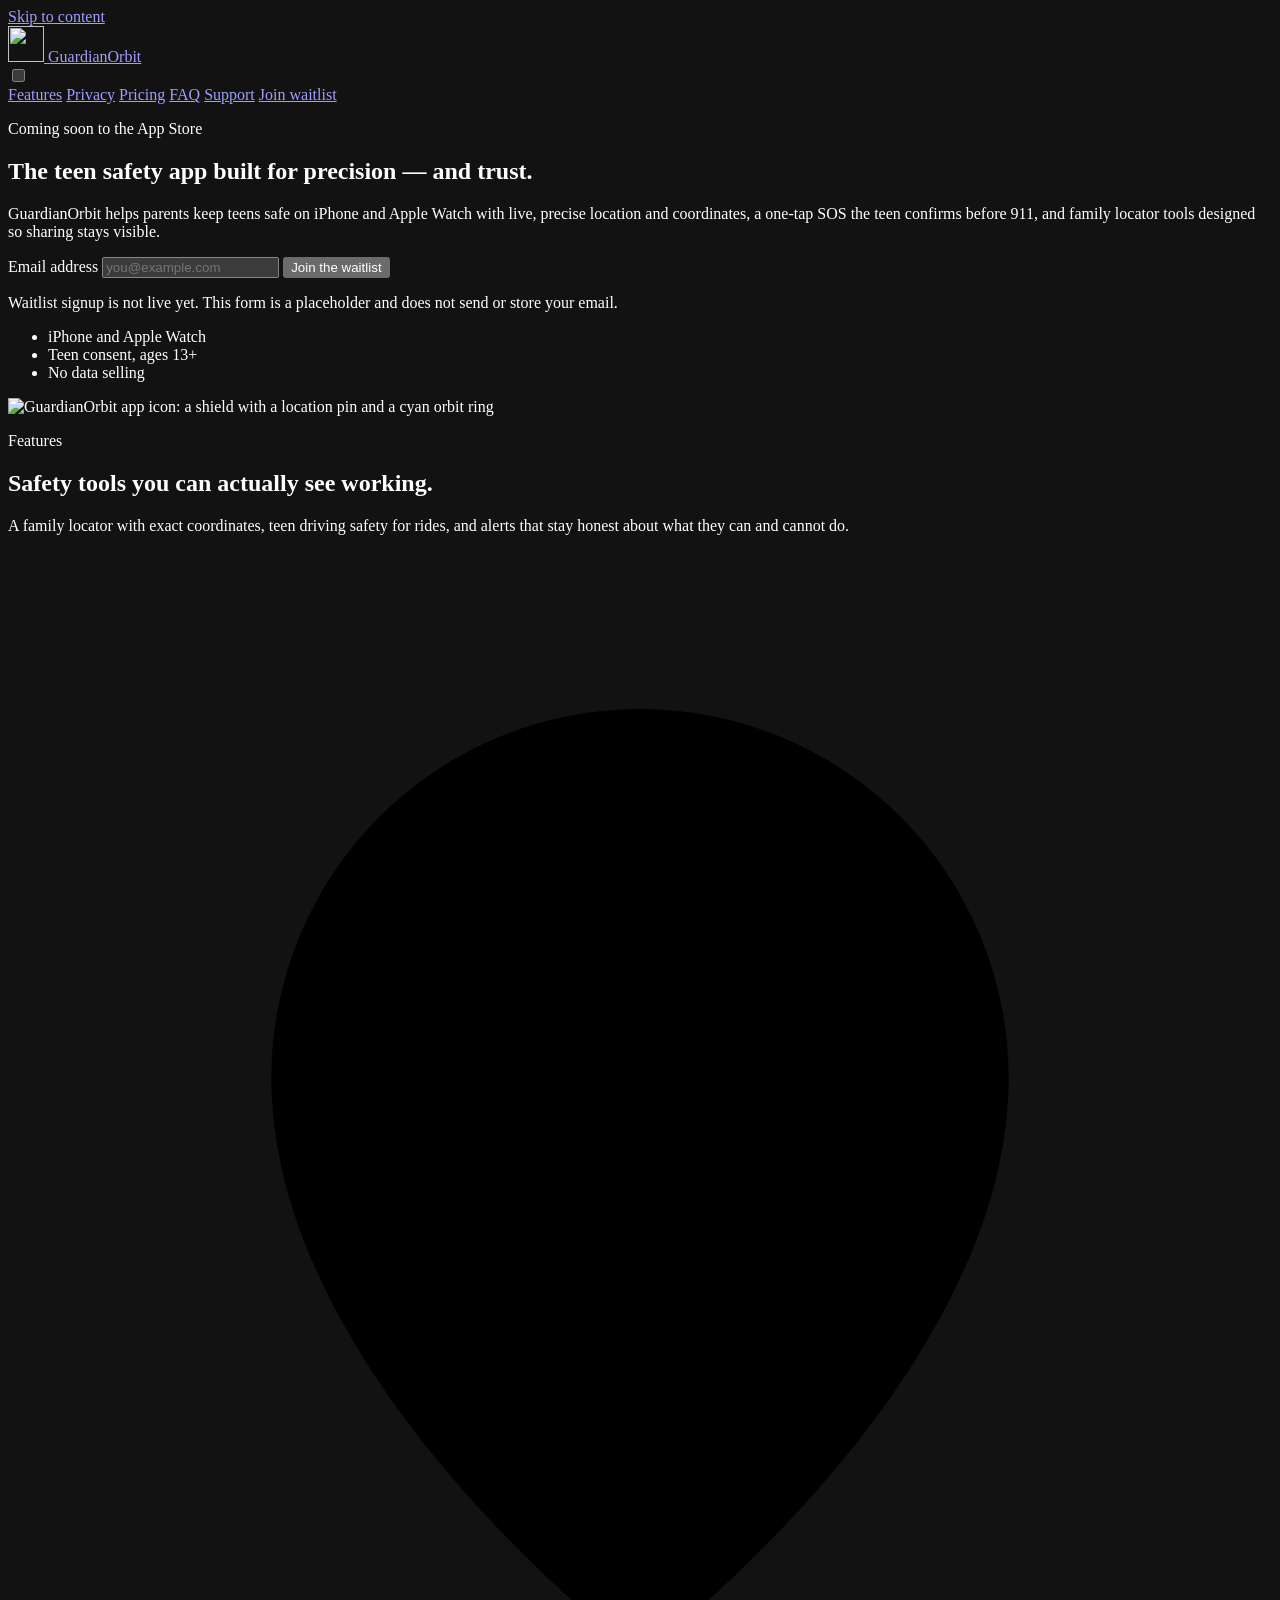
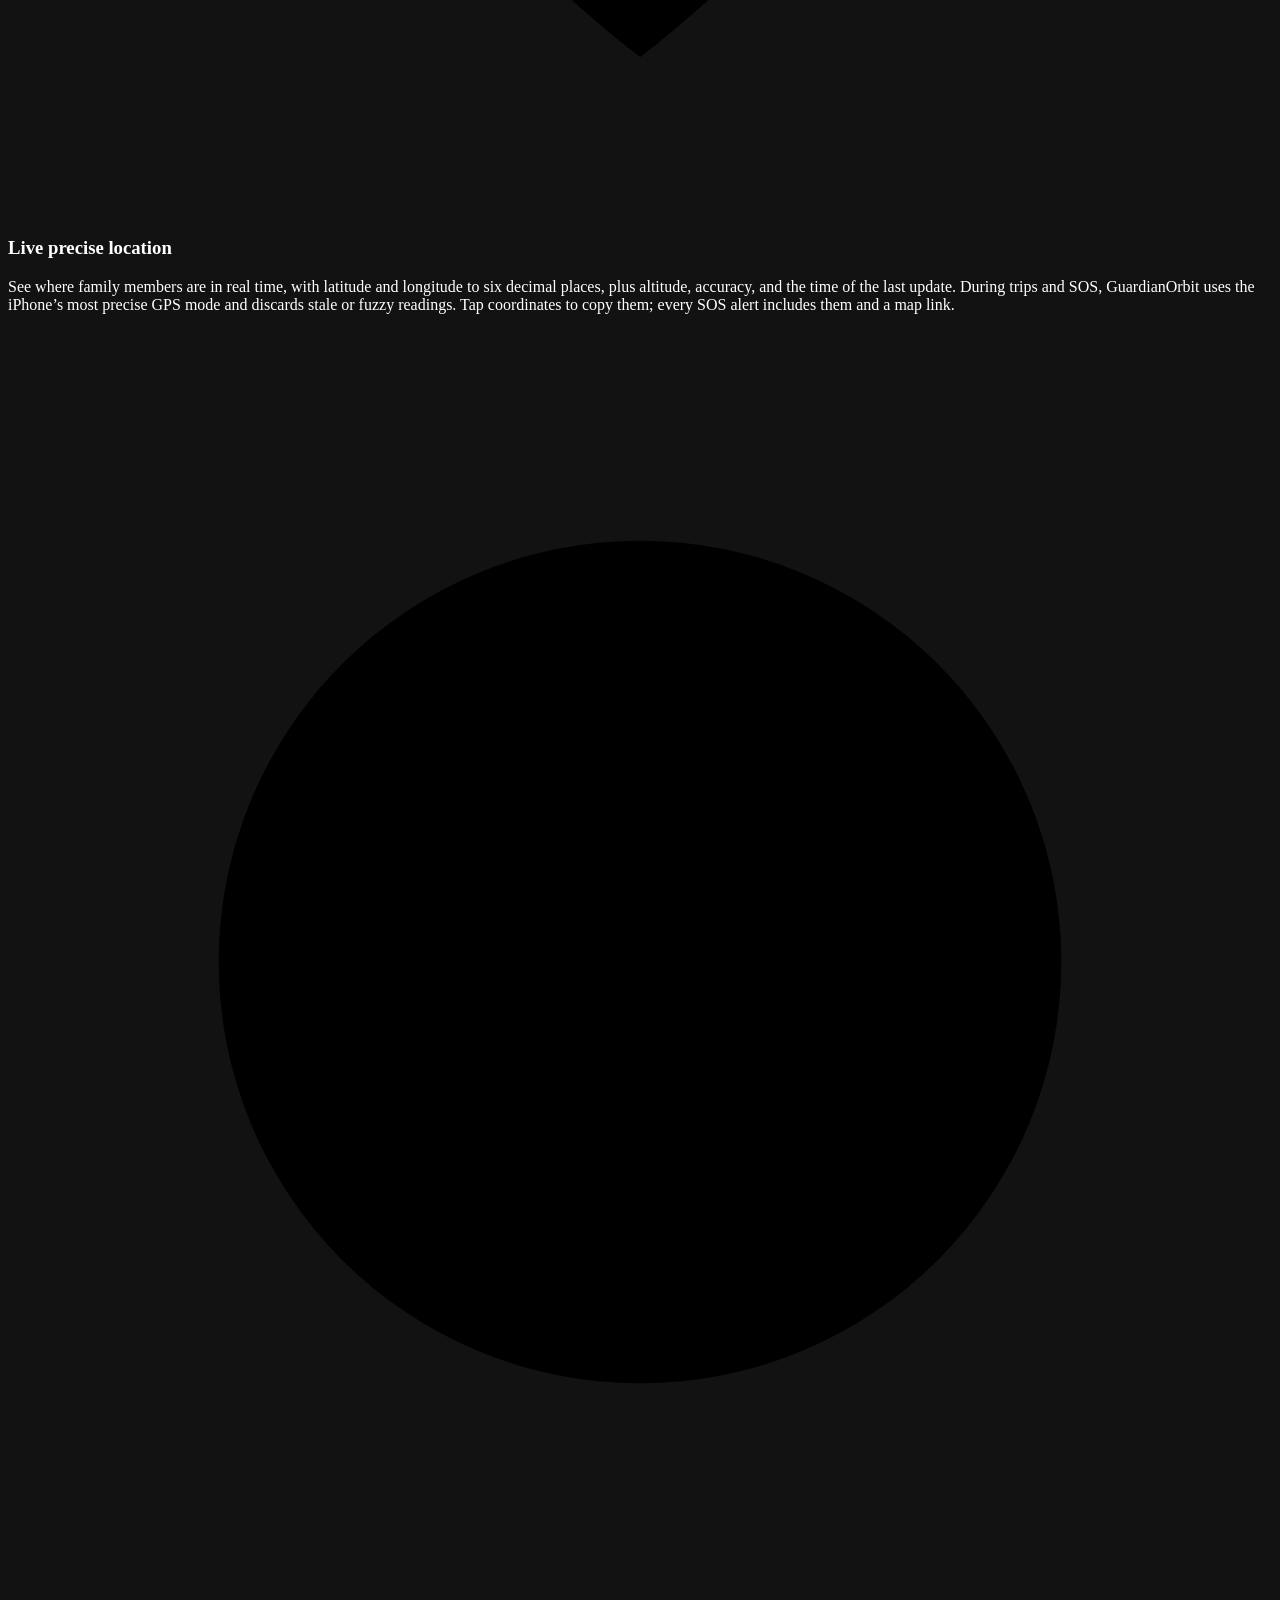
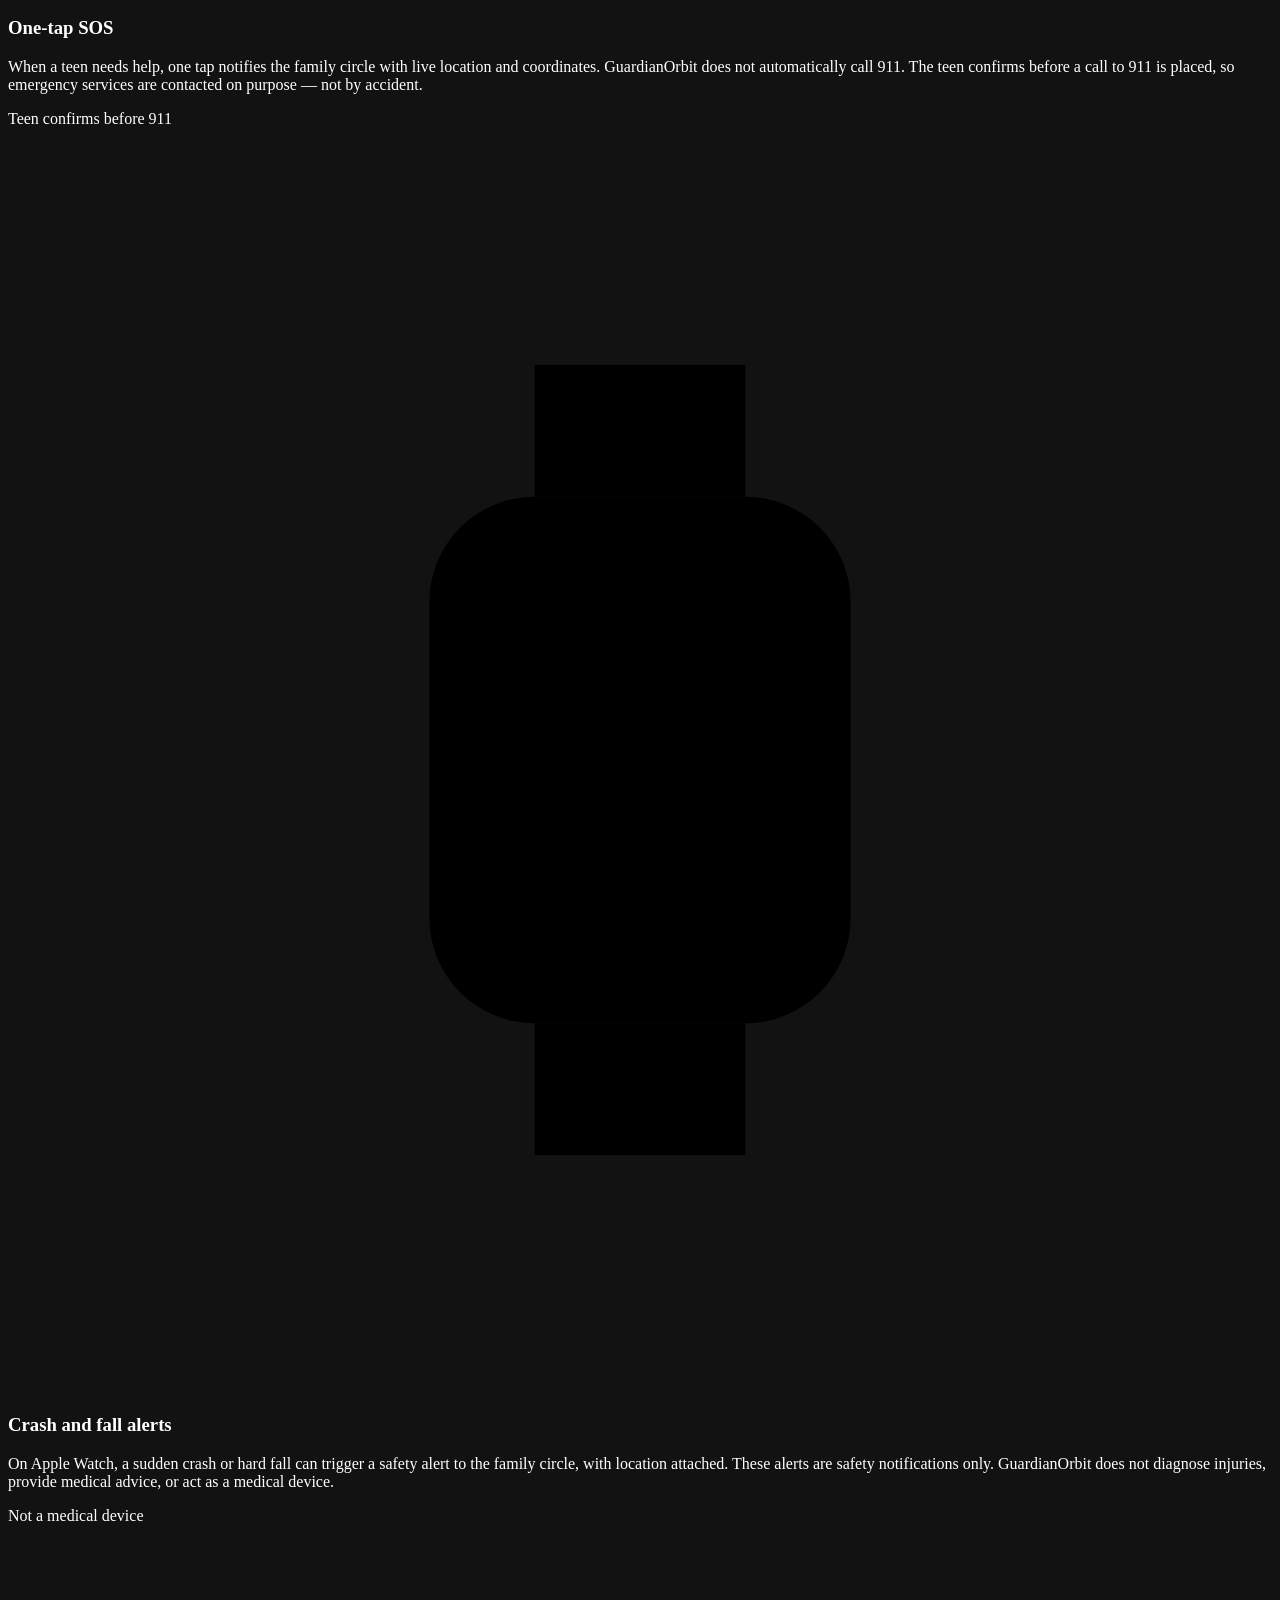
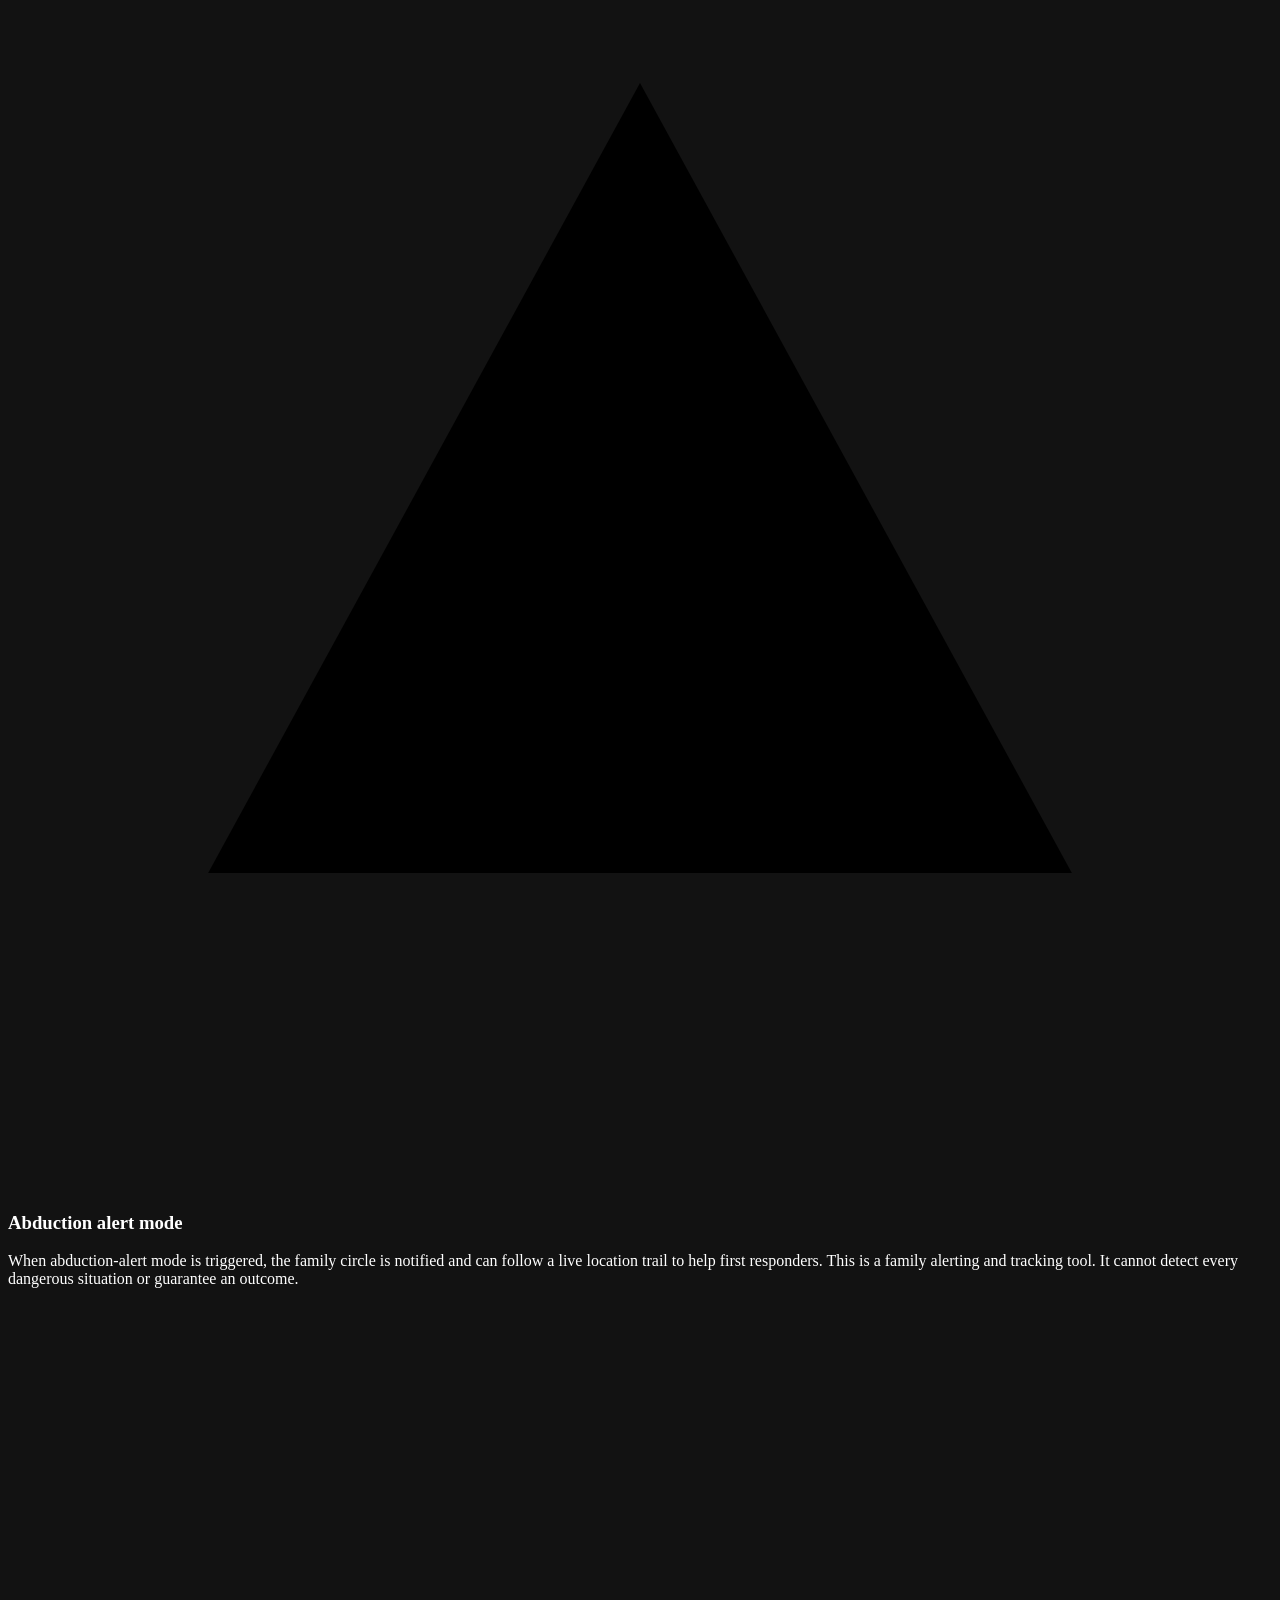
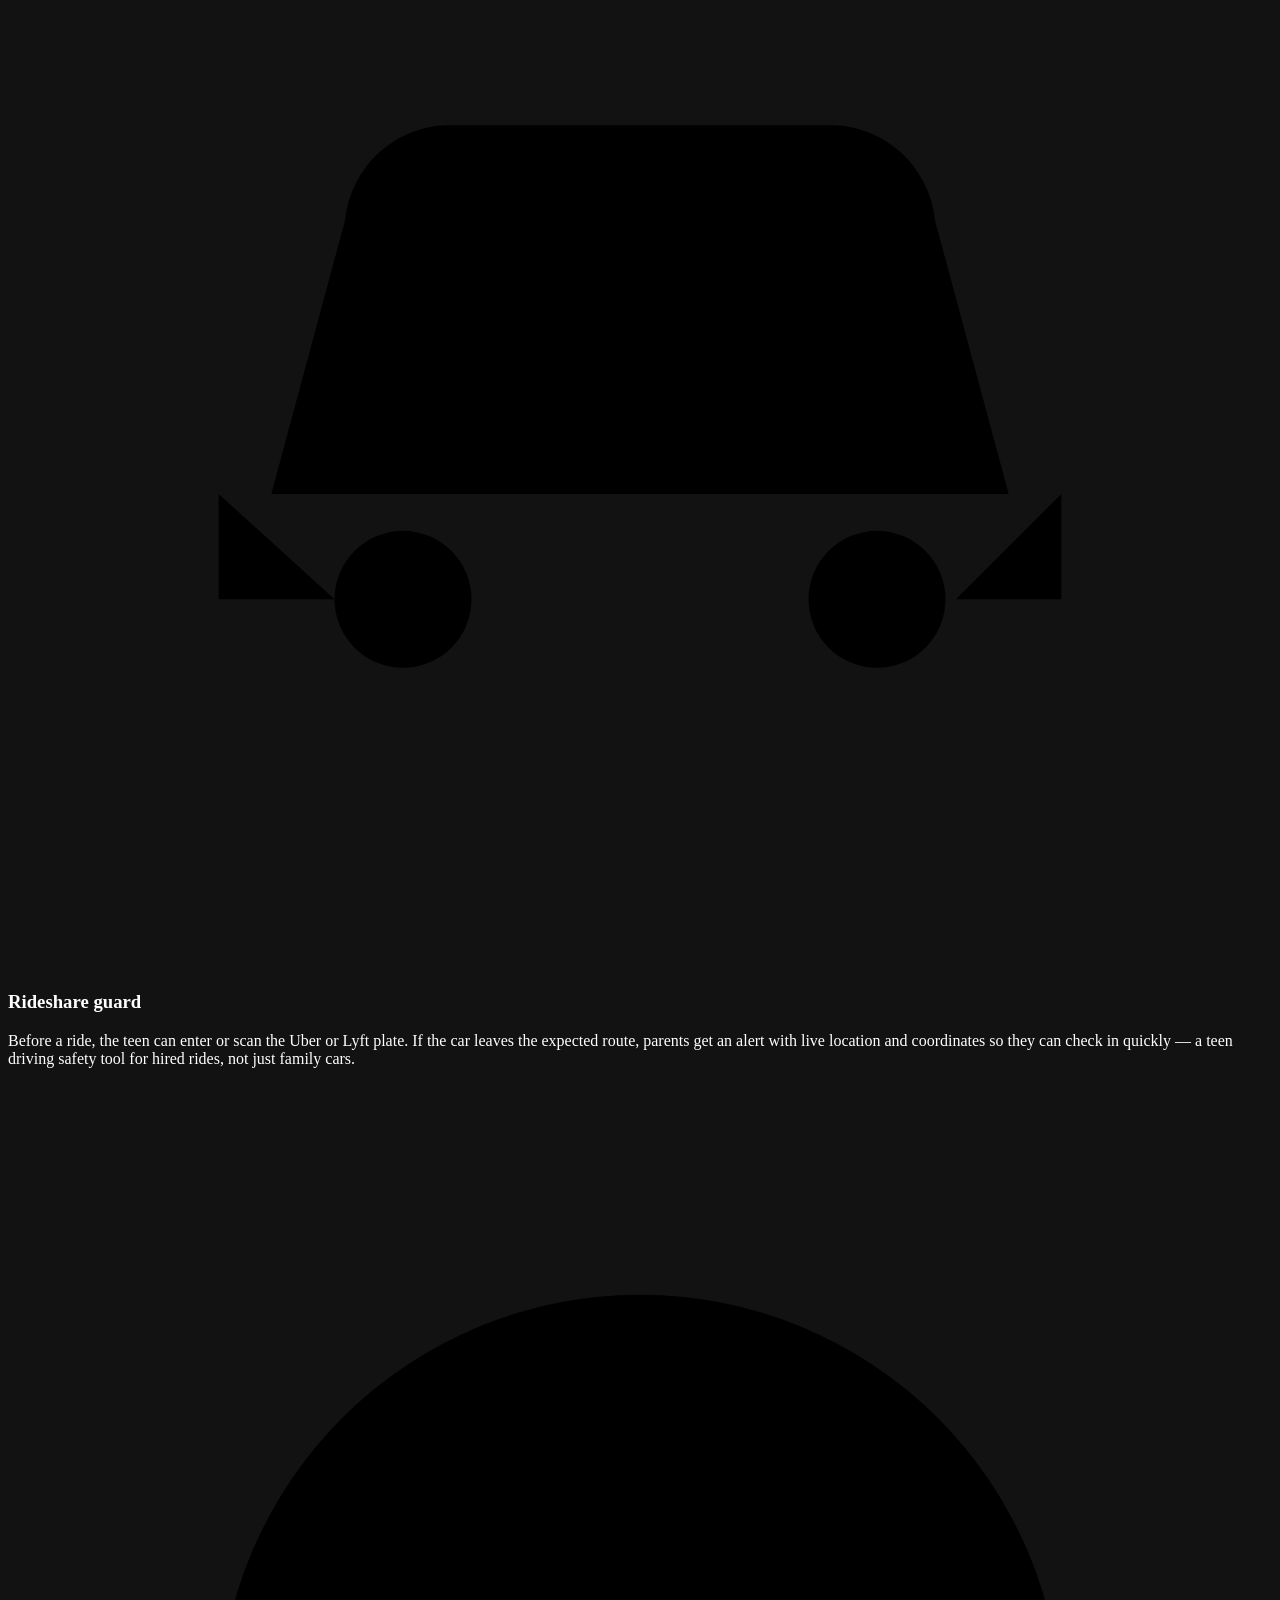
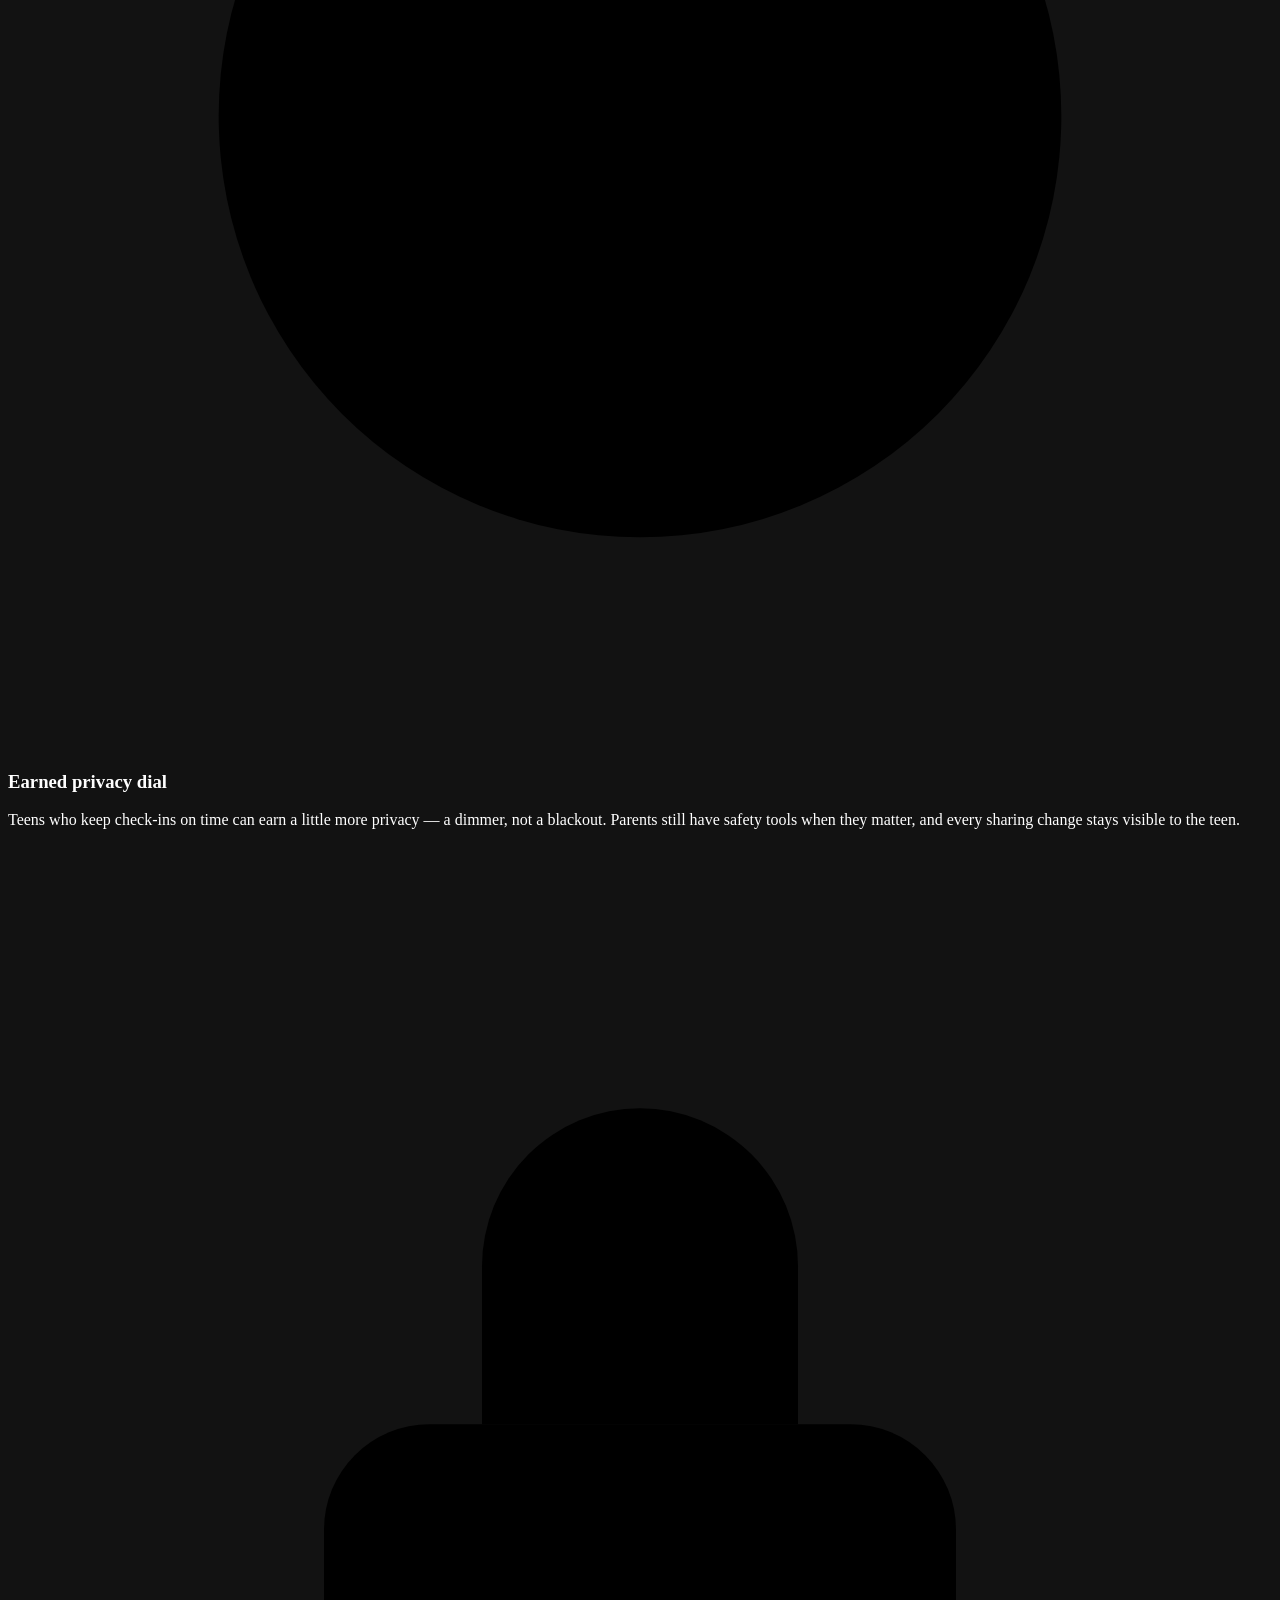
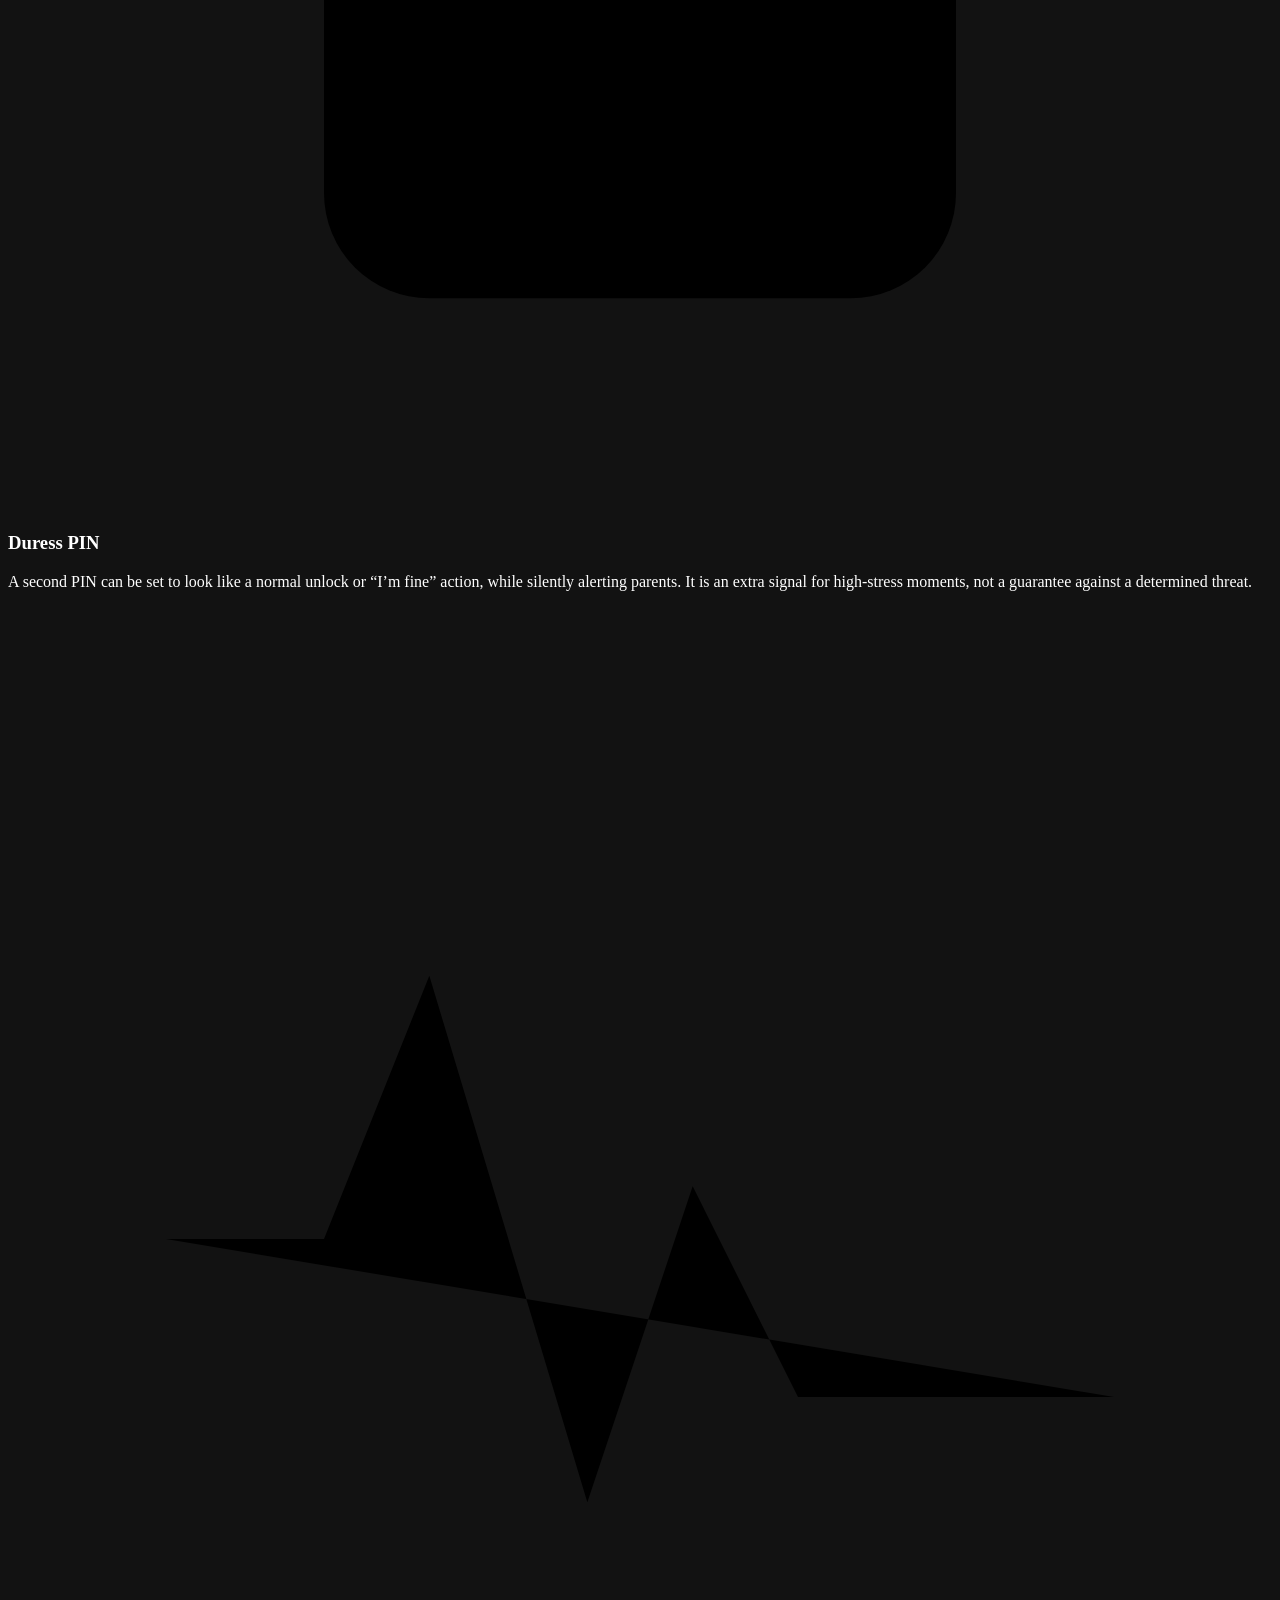
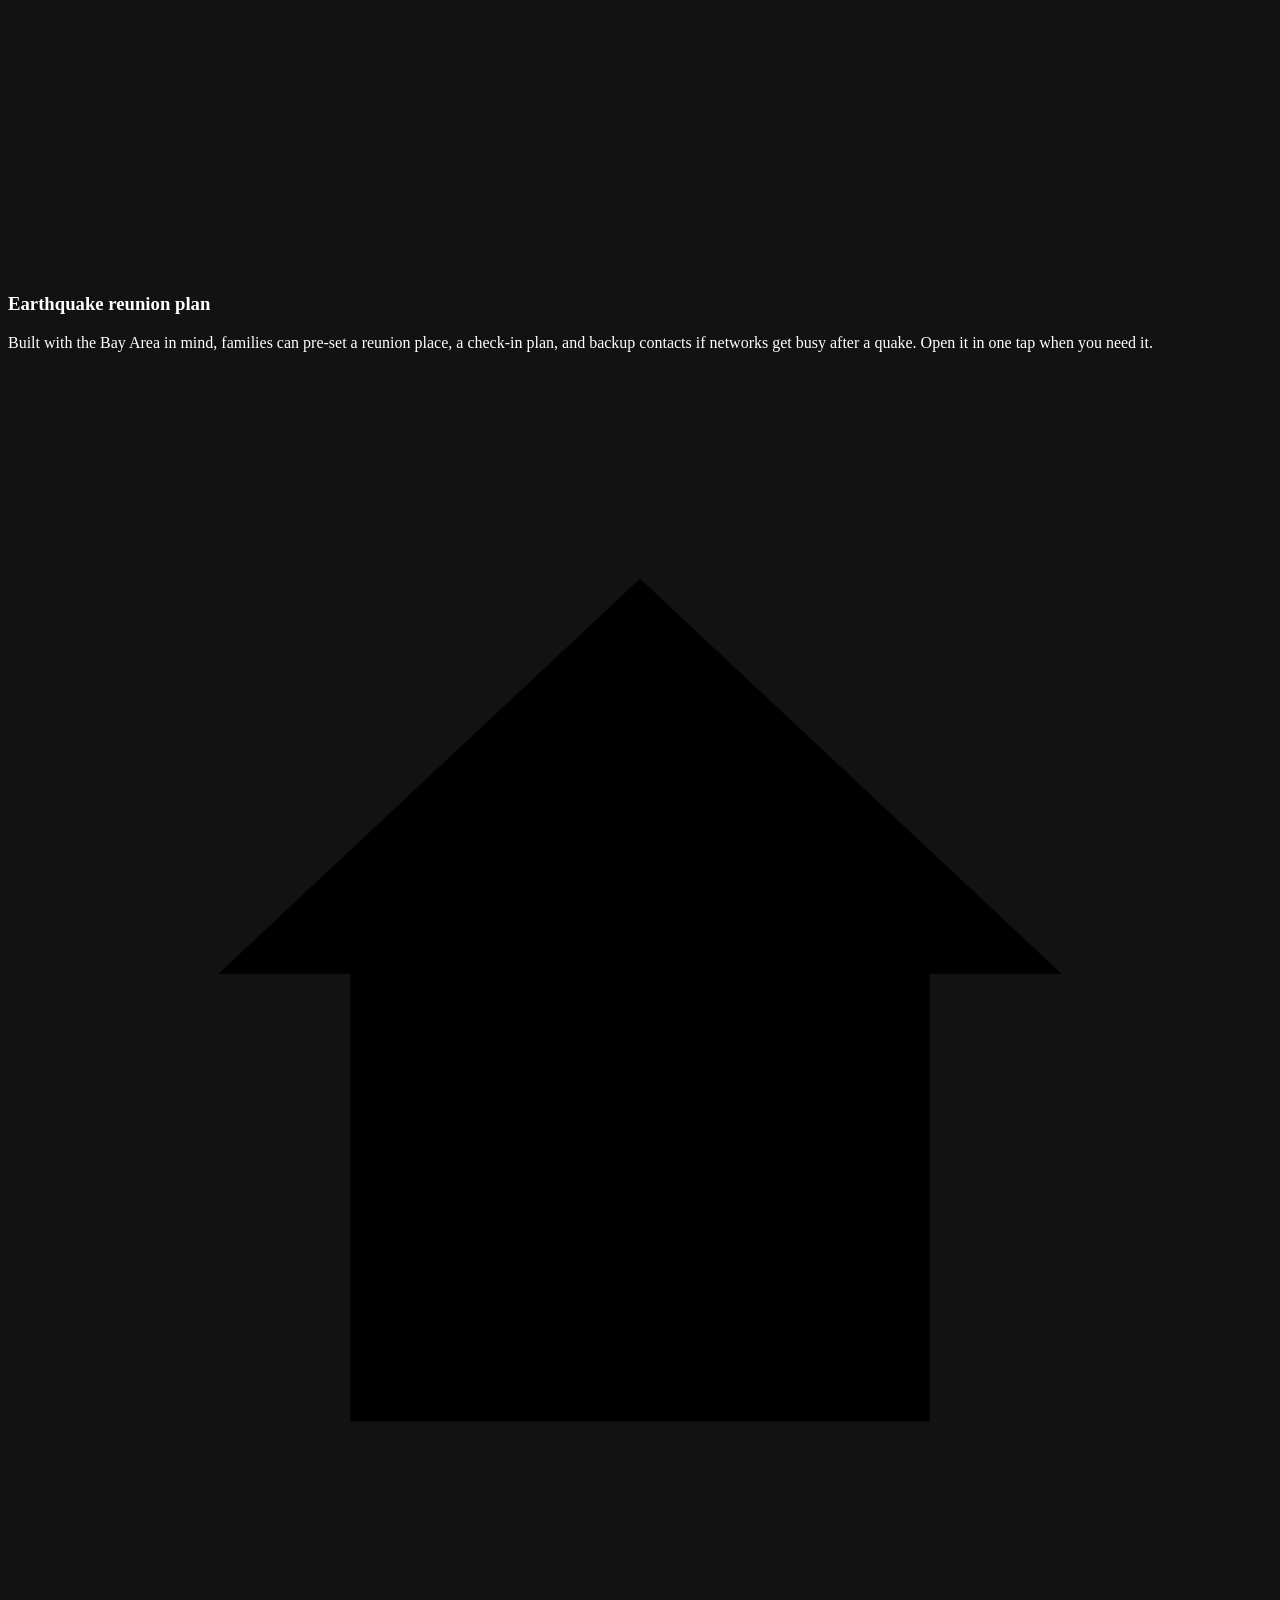
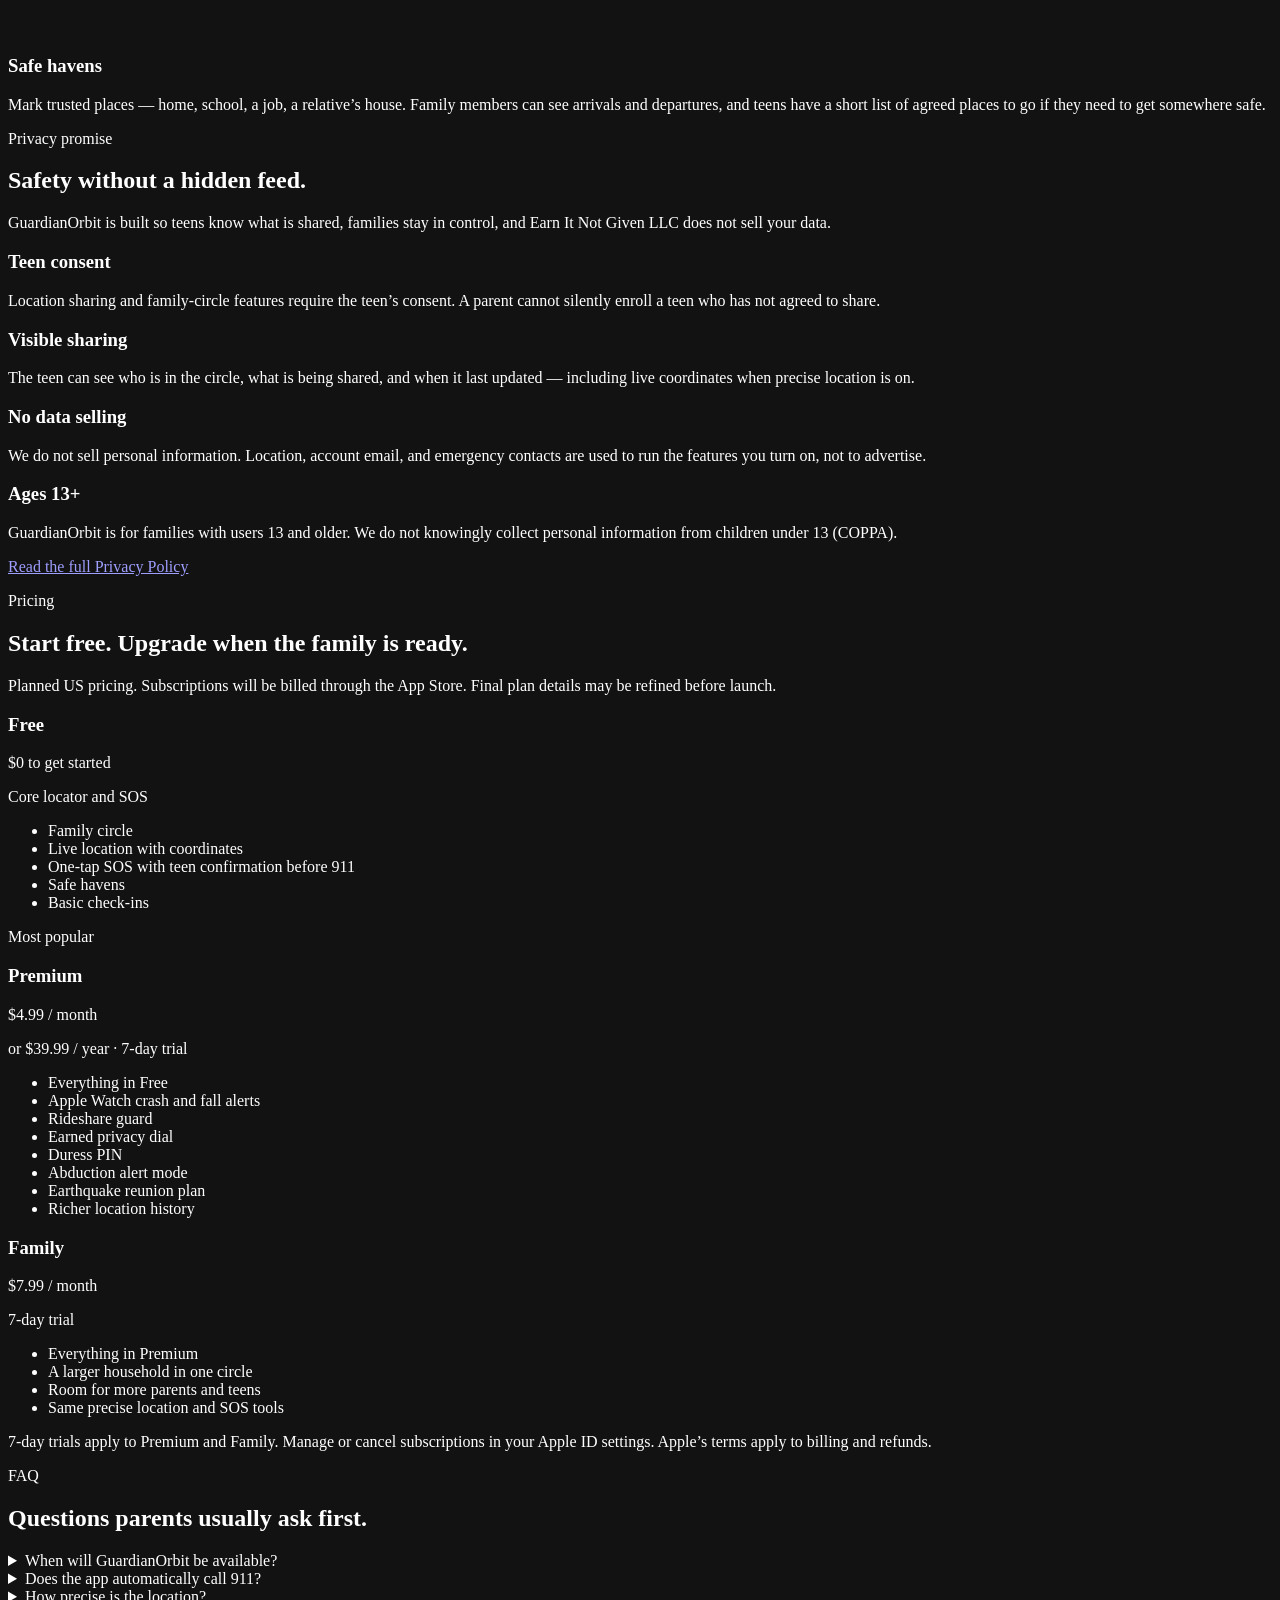
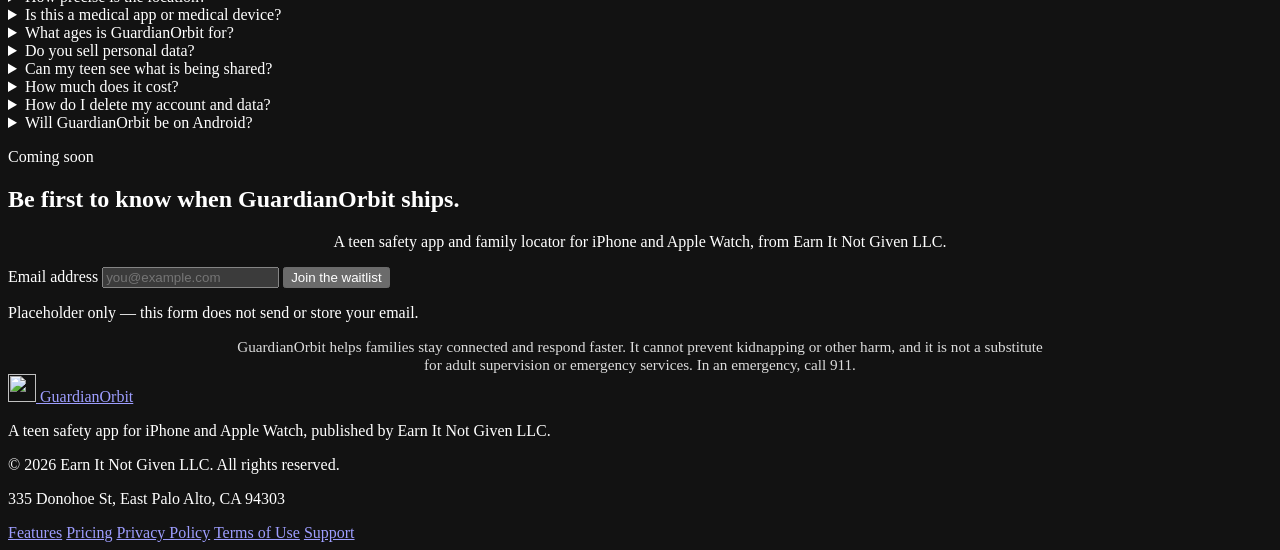
==== index.html @ d44c39fd "Initial GuardianOrbit site" ====
<!DOCTYPE html>
<html lang="en-US">
<head>
  <meta charset="utf-8">
  <meta name="viewport" content="width=device-width, initial-scale=1">
  <title>GuardianOrbit — Teen Safety App for Parents | Family Locator</title>
  <meta name="description" content="GuardianOrbit is a teen safety app for iPhone and Apple Watch. Parents get live precise location with coordinates, one-tap SOS, crash and fall alerts, and teen driving safety tools — with teen consent and no data selling.">
  <meta name="keywords" content="teen safety app, family locator, teen driving safety, parental control alternative, Apple Watch safety, SOS, precise GPS location">
  <meta name="author" content="Earn It Not Given LLC">
  <meta name="theme-color" content="#050a14">
  <meta name="color-scheme" content="dark">
  <meta name="robots" content="index,follow">
  <link rel="canonical" href="https://guardianorbit.app/">
  <link rel="icon" href="favicon.ico" sizes="any">
  <link rel="icon" type="image/png" sizes="32x32" href="favicon-32.png">
  <link rel="icon" type="image/png" sizes="16x16" href="favicon-16.png">
  <link rel="apple-touch-icon" href="apple-touch-icon.png">
  <link rel="manifest" href="site.webmanifest">
  <meta property="og:type" content="website">
  <meta property="og:site_name" content="GuardianOrbit">
  <meta property="og:title" content="GuardianOrbit — Teen Safety App for Parents | Family Locator">
  <meta property="og:description" content="GuardianOrbit is a teen safety app for iPhone and Apple Watch. Parents get live precise location with coordinates, one-tap SOS, crash and fall alerts, and teen driving safety tools — with teen consent and no data selling.">
  <meta property="og:url" content="https://guardianorbit.app/">
  <meta property="og:image" content="https://guardianorbit.app/images/og-image.jpg">
  <meta property="og:image:width" content="1200">
  <meta property="og:image:height" content="630">
  <meta property="og:image:alt" content="GuardianOrbit app icon with the words Precise location. Visible sharing. Coming soon to the App Store.">
  <meta name="twitter:card" content="summary_large_image">
  <meta name="twitter:title" content="GuardianOrbit — Teen Safety App for Parents | Family Locator">
  <meta name="twitter:description" content="GuardianOrbit is a teen safety app for iPhone and Apple Watch. Parents get live precise location with coordinates, one-tap SOS, crash and fall alerts, and teen driving safety tools — with teen consent and no data selling.">
  <meta name="twitter:image" content="https://guardianorbit.app/images/og-image.jpg">
  <link rel="stylesheet" href="css/styles.css">
  <script type="application/ld+json">
{
  "@context": "https://schema.org",
  "@graph": [
    {
      "@type": "Organization",
      "@id": "https://guardianorbit.app/#organization",
      "name": "Earn It Not Given LLC",
      "legalName": "Earn It Not Given LLC",
      "url": "https://guardianorbit.app/",
      "logo": "https://guardianorbit.app/images/icon.jpg",
      "email": "support@guardianorbit.app",
      "address": {
        "@type": "PostalAddress",
        "streetAddress": "335 Donohoe St",
        "addressLocality": "East Palo Alto",
        "addressRegion": "CA",
        "postalCode": "94303",
        "addressCountry": "US"
      },
      "brand": {
        "@type": "Brand",
        "name": "GuardianOrbit"
      }
    },
    {
      "@type": "MobileApplication",
      "@id": "https://guardianorbit.app/#app",
      "name": "GuardianOrbit",
      "description": "Teen safety app for parents on iPhone and Apple Watch, with live precise location and coordinates, one-tap SOS the teen confirms before calling 911, crash and fall alerts, and family locator tools.",
      "operatingSystem": "iOS, watchOS",
      "applicationCategory": "UtilitiesApplication",
      "applicationSubCategory": "Family locator and teen safety",
      "inLanguage": "en-US",
      "isAccessibleForFree": true,
      "url": "https://guardianorbit.app/",
      "image": "https://guardianorbit.app/images/og-image.jpg",
      "author": { "@id": "https://guardianorbit.app/#organization" },
      "publisher": { "@id": "https://guardianorbit.app/#organization" },
      "offers": [
        {
          "@type": "Offer",
          "name": "Free",
          "price": "0",
          "priceCurrency": "USD"
        },
        {
          "@type": "Offer",
          "name": "Premium",
          "price": "4.99",
          "priceCurrency": "USD",
          "description": "$4.99 per month or $39.99 per year, with a 7-day trial."
        },
        {
          "@type": "Offer",
          "name": "Family",
          "price": "7.99",
          "priceCurrency": "USD",
          "description": "$7.99 per month, with a 7-day trial."
        }
      ],
      "featureList": "Live precise location with coordinates, one-tap SOS with teen confirmation before 911, Apple Watch crash and fall alerts, abduction alert mode, rideshare guard, earned privacy dial, duress PIN, earthquake reunion plan, safe havens"
    },
    {
      "@type": "WebSite",
      "@id": "https://guardianorbit.app/#website",
      "url": "https://guardianorbit.app/",
      "name": "GuardianOrbit",
      "description": "Official site for GuardianOrbit, a teen safety app and family locator for iPhone and Apple Watch.",
      "publisher": { "@id": "https://guardianorbit.app/#organization" },
      "inLanguage": "en-US"
    },
    {
      "@type": "FAQPage",
      "@id": "https://guardianorbit.app/#faq",
      "mainEntity": [
        {
          "@type": "Question",
          "name": "When will GuardianOrbit be available?",
          "acceptedAnswer": {
            "@type": "Answer",
            "text": "GuardianOrbit is coming soon to the App Store for iPhone and Apple Watch. Join the waitlist on this page; the form is a placeholder until launch and does not store your email yet."
          }
        },
        {
          "@type": "Question",
          "name": "Does GuardianOrbit automatically call 911?",
          "acceptedAnswer": {
            "@type": "Answer",
            "text": "No. One-tap SOS notifies the family circle with live location and coordinates. The teen confirms before a call to 911 is placed. The app never places an automatic 911 call."
          }
        },
        {
          "@type": "Question",
          "name": "How precise is the location?",
          "acceptedAnswer": {
            "@type": "Answer",
            "text": "Family cards and SOS screens show live latitude and longitude to six decimal places, plus accuracy, altitude, and the time of the last update. During trips and SOS, the app uses the iPhone’s most precise GPS mode and discards stale or fuzzy readings. Location accuracy still depends on GPS conditions and is not guaranteed."
          }
        },
        {
          "@type": "Question",
          "name": "Is GuardianOrbit a medical device?",
          "acceptedAnswer": {
            "@type": "Answer",
            "text": "No. Crash and fall alerts from Apple Watch are safety notifications only. GuardianOrbit does not diagnose injuries, provide medical advice, or act as a medical device."
          }
        },
        {
          "@type": "Question",
          "name": "What ages is GuardianOrbit for?",
          "acceptedAnswer": {
            "@type": "Answer",
            "text": "GuardianOrbit is for families with users 13 years of age or older. We do not knowingly collect personal information from children under 13."
          }
        },
        {
          "@type": "Question",
          "name": "Do you sell personal data?",
          "acceptedAnswer": {
            "@type": "Answer",
            "text": "No. Earn It Not Given LLC does not sell personal data. Location is shared only with the family circle the teen has consented to, and sharing stays visible in the app."
          }
        },
        {
          "@type": "Question",
          "name": "How much does GuardianOrbit cost?",
          "acceptedAnswer": {
            "@type": "Answer",
            "text": "A Free plan is planned, along with Premium at $4.99 per month or $39.99 per year, and Family at $7.99 per month. Paid plans include a 7-day trial. Subscriptions will be billed through the App Store. Planned pricing is in USD and may be refined before launch."
          }
        },
        {
          "@type": "Question",
          "name": "How do I delete my account and data?",
          "acceptedAnswer": {
            "@type": "Answer",
            "text": "You can delete your account and associated data in the app. See the Privacy Policy and the Support page for details."
          }
        }
      ]
    }
  ]
}
</script>

</head>
<body>
  <a class="skip" href="#main">Skip to content</a>
  <header class="site-header">
    <div class="wrap">
      <a class="brand" href="index.html">
        <img src="images/icon.jpg" width="36" height="36" alt="">
        GuardianOrbit
      </a>
      <div>
        <input type="checkbox" id="nav-toggle">
        <label class="nav-toggle" for="nav-toggle" aria-label="Open menu">
          <span></span><span></span><span></span>
        </label>
        <nav class="nav" aria-label="Primary">
      <a href="#features">Features</a>
      <a href="#privacy">Privacy</a>
      <a href="#pricing">Pricing</a>
      <a href="#faq">FAQ</a>
      <a href="support.html">Support</a>
          <a class="btn btn-primary" href="#waitlist">Join waitlist</a>
        </nav>
      </div>
    </div>
  </header>

  <main id="main">
    <section class="hero">
      <div class="wrap hero-grid">
        <div>
          <p class="badge"><span class="badge-dot" aria-hidden="true"></span> Coming soon to the App Store</p>
          <h1>The teen safety app built for precision — and trust.</h1>
          <p class="lede">GuardianOrbit helps parents keep teens safe on iPhone and Apple Watch with live, precise location and coordinates, a one-tap SOS the teen confirms before 911, and family locator tools designed so sharing stays visible.</p>
          <form class="waitlist" id="waitlist" action="#" method="post">
            <div class="waitlist-row">
              <label for="waitlist-email">Email address</label>
              <input id="waitlist-email" name="email" type="email" autocomplete="email" placeholder="you@example.com" required>
              <button class="btn btn-primary" type="submit">Join the waitlist</button>
            </div>
            <p class="form-note">Waitlist signup is not live yet. This form is a placeholder and does not send or store your email.</p>
            <p class="form-status" id="waitlist-status" role="status" aria-live="polite"></p>
          </form>
          <ul class="hero-meta">
            <li>iPhone and Apple Watch</li>
            <li>Teen consent, ages 13+</li>
            <li>No data selling</li>
          </ul>
        </div>
        <div class="hero-visual">
          <div class="orbit" aria-hidden="true">
            <span class="orbit-ring"></span>
            <span class="orbit-ring orbit-ring-2"></span>
            <img src="images/icon.jpg" width="640" height="640" alt="GuardianOrbit app icon: a shield with a location pin and a cyan orbit ring">
          </div>
        </div>
      </div>
    </section>

    <section class="features" id="features">
      <div class="wrap">
        <p class="section-kicker">Features</p>
        <h2>Safety tools you can actually see working.</h2>
        <p class="section-lead">A family locator with exact coordinates, teen driving safety for rides, and alerts that stay honest about what they can and cannot do.</p>
        <div class="feature-grid">
        <article class="card">
          <span class="icon-pill" aria-hidden="true"><svg viewBox="0 0 24 24" ><path d="M12 21s7-5.2 7-11a7 7 0 1 0-14 0c0 5.8 7 11 7 11z"/><circle cx="12" cy="10" r="2.2"/></svg></span>
          <h3>Live precise location</h3>
          <p>See where family members are in real time, with latitude and longitude to six decimal places, plus altitude, accuracy, and the time of the last update. During trips and SOS, GuardianOrbit uses the iPhone’s most precise GPS mode and discards stale or fuzzy readings. Tap coordinates to copy them; every SOS alert includes them and a map link.</p>
          
        </article>
        <article class="card">
          <span class="icon-pill" aria-hidden="true"><svg viewBox="0 0 24 24" ><circle cx="12" cy="12" r="8"/><path d="M12 8v5"/><path d="M12 16.2h.01"/></svg></span>
          <h3>One-tap SOS</h3>
          <p>When a teen needs help, one tap notifies the family circle with live location and coordinates. GuardianOrbit does not automatically call 911. The teen confirms before a call to 911 is placed, so emergency services are contacted on purpose — not by accident.</p>
          <span class="caveat">Teen confirms before 911</span>
        </article>
        <article class="card">
          <span class="icon-pill" aria-hidden="true"><svg viewBox="0 0 24 24" ><rect x="8" y="7" width="8" height="10" rx="2"/><path d="M10 7V4.5h4V7M10 17v2.5h4V17"/><path d="M11 12h2"/></svg></span>
          <h3>Crash and fall alerts</h3>
          <p>On Apple Watch, a sudden crash or hard fall can trigger a safety alert to the family circle, with location attached. These alerts are safety notifications only. GuardianOrbit does not diagnose injuries, provide medical advice, or act as a medical device.</p>
          <span class="caveat">Not a medical device</span>
        </article>
        <article class="card">
          <span class="icon-pill" aria-hidden="true"><svg viewBox="0 0 24 24" ><path d="M12 3 3.8 18h16.4L12 3z"/><path d="M12 9v5"/><path d="M12 16.5h.01"/></svg></span>
          <h3>Abduction alert mode</h3>
          <p>When abduction-alert mode is triggered, the family circle is notified and can follow a live location trail to help first responders. This is a family alerting and tracking tool. It cannot detect every dangerous situation or guarantee an outcome.</p>
          
        </article>
        <article class="card">
          <span class="icon-pill" aria-hidden="true"><svg viewBox="0 0 24 24" ><path d="M4 15v2h2.2M18 17h2v-2M5 15l1.4-5.2A2 2 0 0 1 8.3 8h7.4a2 2 0 0 1 1.9 1.8L19 15"/><path d="M6.5 15h11"/><circle cx="7.5" cy="17" r="1.3"/><circle cx="16.5" cy="17" r="1.3"/></svg></span>
          <h3>Rideshare guard</h3>
          <p>Before a ride, the teen can enter or scan the Uber or Lyft plate. If the car leaves the expected route, parents get an alert with live location and coordinates so they can check in quickly — a teen driving safety tool for hired rides, not just family cars.</p>
          
        </article>
        <article class="card">
          <span class="icon-pill" aria-hidden="true"><svg viewBox="0 0 24 24" ><circle cx="12" cy="12" r="8"/><path d="M12 12 16 8"/><path d="M8 16.5a8 8 0 0 1 3-1"/></svg></span>
          <h3>Earned privacy dial</h3>
          <p>Teens who keep check-ins on time can earn a little more privacy — a dimmer, not a blackout. Parents still have safety tools when they matter, and every sharing change stays visible to the teen.</p>
          
        </article>
        <article class="card">
          <span class="icon-pill" aria-hidden="true"><svg viewBox="0 0 24 24" ><rect x="6" y="11" width="12" height="9" rx="2"/><path d="M9 11V8a3 3 0 0 1 6 0v3"/></svg></span>
          <h3>Duress PIN</h3>
          <p>A second PIN can be set to look like a normal unlock or “I’m fine” action, while silently alerting parents. It is an extra signal for high-stress moments, not a guarantee against a determined threat.</p>
          
        </article>
        <article class="card">
          <span class="icon-pill" aria-hidden="true"><svg viewBox="0 0 24 24" ><path d="M3 12h3l2-5 3 10 2-6 2 4h6"/><path d="M4 19h16"/></svg></span>
          <h3>Earthquake reunion plan</h3>
          <p>Built with the Bay Area in mind, families can pre-set a reunion place, a check-in plan, and backup contacts if networks get busy after a quake. Open it in one tap when you need it.</p>
          
        </article>
        <article class="card">
          <span class="icon-pill" aria-hidden="true"><svg viewBox="0 0 24 24" ><path d="M4 11.5 12 4l8 7.5"/><path d="M6.5 10.5V20h11V10.5"/></svg></span>
          <h3>Safe havens</h3>
          <p>Mark trusted places — home, school, a job, a relative’s house. Family members can see arrivals and departures, and teens have a short list of agreed places to go if they need to get somewhere safe.</p>
          
        </article>
        </div>
      </div>
    </section>

    <section id="privacy">
      <div class="wrap">
        <p class="section-kicker">Privacy promise</p>
        <h2>Safety without a hidden feed.</h2>
        <p class="section-lead">GuardianOrbit is built so teens know what is shared, families stay in control, and Earn It Not Given LLC does not sell your data.</p>
        <div class="promise-grid">
          <article class="promise">
            <h3>Teen consent</h3>
            <p>Location sharing and family-circle features require the teen’s consent. A parent cannot silently enroll a teen who has not agreed to share.</p>
          </article>
          <article class="promise">
            <h3>Visible sharing</h3>
            <p>The teen can see who is in the circle, what is being shared, and when it last updated — including live coordinates when precise location is on.</p>
          </article>
          <article class="promise">
            <h3>No data selling</h3>
            <p>We do not sell personal information. Location, account email, and emergency contacts are used to run the features you turn on, not to advertise.</p>
          </article>
          <article class="promise">
            <h3>Ages 13+</h3>
            <p>GuardianOrbit is for families with users 13 and older. We do not knowingly collect personal information from children under 13 (COPPA).</p>
          </article>
        </div>
        <p class="price-note"><a href="privacy.html">Read the full Privacy Policy</a></p>
      </div>
    </section>

    <section id="pricing">
      <div class="wrap">
        <p class="section-kicker">Pricing</p>
        <h2>Start free. Upgrade when the family is ready.</h2>
        <p class="section-lead">Planned US pricing. Subscriptions will be billed through the App Store. Final plan details may be refined before launch.</p>
        <div class="price-grid">
          <article class="card price">
            <h3>Free</h3>
            <p class="amount">$0 <span>to get started</span></p>
            <p class="alt">Core locator and SOS</p>
            <ul>
              <li>Family circle</li>
              <li>Live location with coordinates</li>
              <li>One-tap SOS with teen confirmation before 911</li>
              <li>Safe havens</li>
              <li>Basic check-ins</li>
            </ul>
          </article>
          <article class="card price featured">
            <span class="price-tag">Most popular</span>
            <h3>Premium</h3>
            <p class="amount">$4.99 <span>/ month</span></p>
            <p class="alt">or $39.99 / year · 7-day trial</p>
            <ul>
              <li>Everything in Free</li>
              <li>Apple Watch crash and fall alerts</li>
              <li>Rideshare guard</li>
              <li>Earned privacy dial</li>
              <li>Duress PIN</li>
              <li>Abduction alert mode</li>
              <li>Earthquake reunion plan</li>
              <li>Richer location history</li>
            </ul>
          </article>
          <article class="card price">
            <h3>Family</h3>
            <p class="amount">$7.99 <span>/ month</span></p>
            <p class="alt">7-day trial</p>
            <ul>
              <li>Everything in Premium</li>
              <li>A larger household in one circle</li>
              <li>Room for more parents and teens</li>
              <li>Same precise location and SOS tools</li>
            </ul>
          </article>
        </div>
        <p class="price-note">7-day trials apply to Premium and Family. Manage or cancel subscriptions in your Apple ID settings. Apple’s terms apply to billing and refunds.</p>
      </div>
    </section>

    <section id="faq">
      <div class="wrap">
        <p class="section-kicker">FAQ</p>
        <h2>Questions parents usually ask first.</h2>
        <div class="faq-list">
        <details class="faq">
          <summary>When will GuardianOrbit be available?</summary>
          <p>GuardianOrbit is coming soon to the App Store for iPhone and Apple Watch. You can use the waitlist form on this page to see how signup will work. The form is a placeholder until launch and does not send or store your email.</p>
        </details>
        <details class="faq">
          <summary>Does the app automatically call 911?</summary>
          <p>No. One-tap SOS notifies the family circle with live location and coordinates. The teen confirms before a call to 911 is placed. GuardianOrbit never places an automatic 911 call.</p>
        </details>
        <details class="faq">
          <summary>How precise is the location?</summary>
          <p>Each family member’s card and the SOS screen show live latitude and longitude to six decimal places (about 11 centimeters, or four inches, at the equator), plus accuracy, altitude, and the time of the last update. During trips and SOS, the app uses the iPhone’s most precise GPS mode and throws out stale or fuzzy readings so parents are less likely to see a wrong spot. Accuracy still depends on GPS conditions, and no locator can promise a perfect fix in every place, such as indoors or in a tunnel.</p>
        </details>
        <details class="faq">
          <summary>Is this a medical app or medical device?</summary>
          <p>No. Crash and fall alerts from Apple Watch are safety notifications, not a diagnosis or treatment of any condition. GuardianOrbit is not a medical device and is not intended to diagnose, treat, cure, or prevent any disease or medical emergency.</p>
        </details>
        <details class="faq">
          <summary>What ages is GuardianOrbit for?</summary>
          <p>GuardianOrbit is designed for families with users 13 years of age or older. We do not knowingly collect personal information from children under 13, consistent with the Children’s Online Privacy Protection Act (COPPA).</p>
        </details>
        <details class="faq">
          <summary>Do you sell personal data?</summary>
          <p>No. Earn It Not Given LLC does not sell personal data. Location, account email, and emergency contacts are used to run the safety features you turn on. Location is shared only with the family circle the teen has consented to, and sharing stays visible in the app.</p>
        </details>
        <details class="faq">
          <summary>Can my teen see what is being shared?</summary>
          <p>Yes. Sharing is visible to the teen, and using the family locator features requires the teen’s consent. The earned privacy dial can reduce day-to-day visibility when check-ins stay on time, but it does not hide the fact that safety tools exist, and changes remain in view.</p>
        </details>
        <details class="faq">
          <summary>How much does it cost?</summary>
          <p>A Free plan is planned for getting started. Premium is planned at $4.99 per month or $39.99 per year. Family is planned at $7.99 per month for a larger household. Paid plans include a 7-day trial. Subscriptions will be billed through Apple’s App Store. Prices are in US dollars and may be refined before launch.</p>
        </details>
        <details class="faq">
          <summary>How do I delete my account and data?</summary>
          <p>You will be able to delete your account and associated personal data in the app. After launch, you can also reach us from the Support page. See the Privacy Policy for what we collect and how deletion works.</p>
        </details>
        <details class="faq">
          <summary>Will GuardianOrbit be on Android?</summary>
          <p>The first release is for iPhone and Apple Watch. We may consider other platforms later; this site does not announce an Android date.</p>
        </details>
        </div>
      </div>
    </section>

    <section class="cta-band" id="notify">
      <div class="wrap">
        <div class="cta-card">
          <p class="section-kicker">Coming soon</p>
          <h2>Be first to know when GuardianOrbit ships.</h2>
          <p class="section-lead" style="margin-left:auto;margin-right:auto;text-align:center;">A teen safety app and family locator for iPhone and Apple Watch, from Earn It Not Given LLC.</p>
          <form class="waitlist" id="waitlist-footer" action="#" method="post">
            <div class="waitlist-row">
              <label for="waitlist-email-footer">Email address</label>
              <input id="waitlist-email-footer" name="email" type="email" autocomplete="email" placeholder="you@example.com" required>
              <button class="btn btn-primary" type="submit">Join the waitlist</button>
            </div>
            <p class="form-note">Placeholder only — this form does not send or store your email.</p>
            <p class="form-status" id="waitlist-footer-status" role="status" aria-live="polite"></p>
          </form>
        </div>
      </div>
    </section>
  </main>
  <section class="section" aria-label="Safety notice"><div class="container"><p style="opacity:.85;font-size:.95rem;max-width:820px;margin:0 auto;text-align:center">GuardianOrbit helps families stay connected and respond faster. It cannot prevent kidnapping or other harm, and it is not a substitute for adult supervision or emergency services. In an emergency, call 911.</p></div></section>
  <footer class="site-footer">
    <div class="wrap footer-grid">
      <div>
        <a class="footer-brand" href="index.html">
          <img src="images/icon.jpg" width="28" height="28" alt="">
          GuardianOrbit
        </a>
        <p>A teen safety app for iPhone and Apple Watch, published by Earn It Not Given LLC.</p>
        <p>&copy; 2026 Earn It Not Given LLC. All rights reserved.</p>
        <p>335 Donohoe St, East Palo Alto, CA 94303</p>
      </div>
      <nav aria-label="Footer">
        <a href="index.html#features">Features</a>
        <a href="index.html#pricing">Pricing</a>
        <a href="privacy.html">Privacy Policy</a>
        <a href="terms.html">Terms of Use</a>
        <a href="support.html">Support</a>
      </nav>
    </div>
  </footer>
  <script src="js/main.js" defer></script>
</body>
</html>
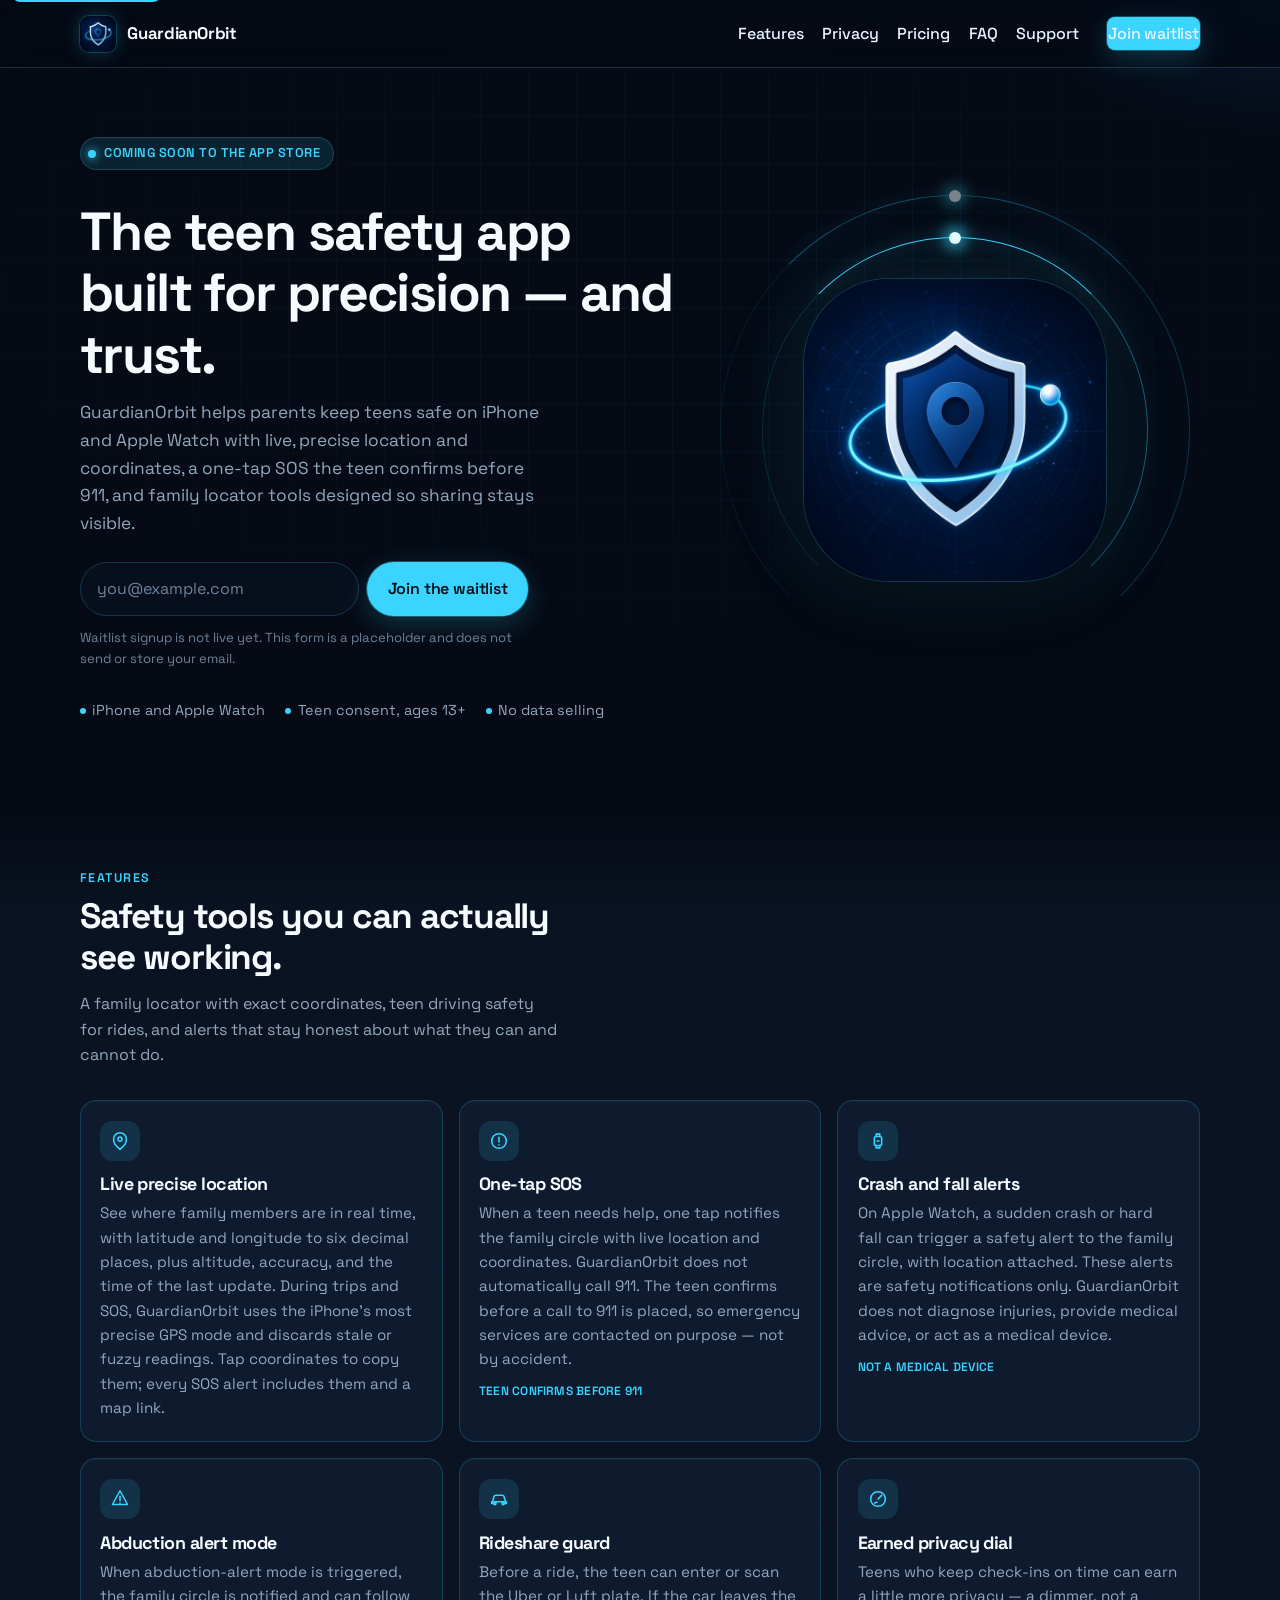
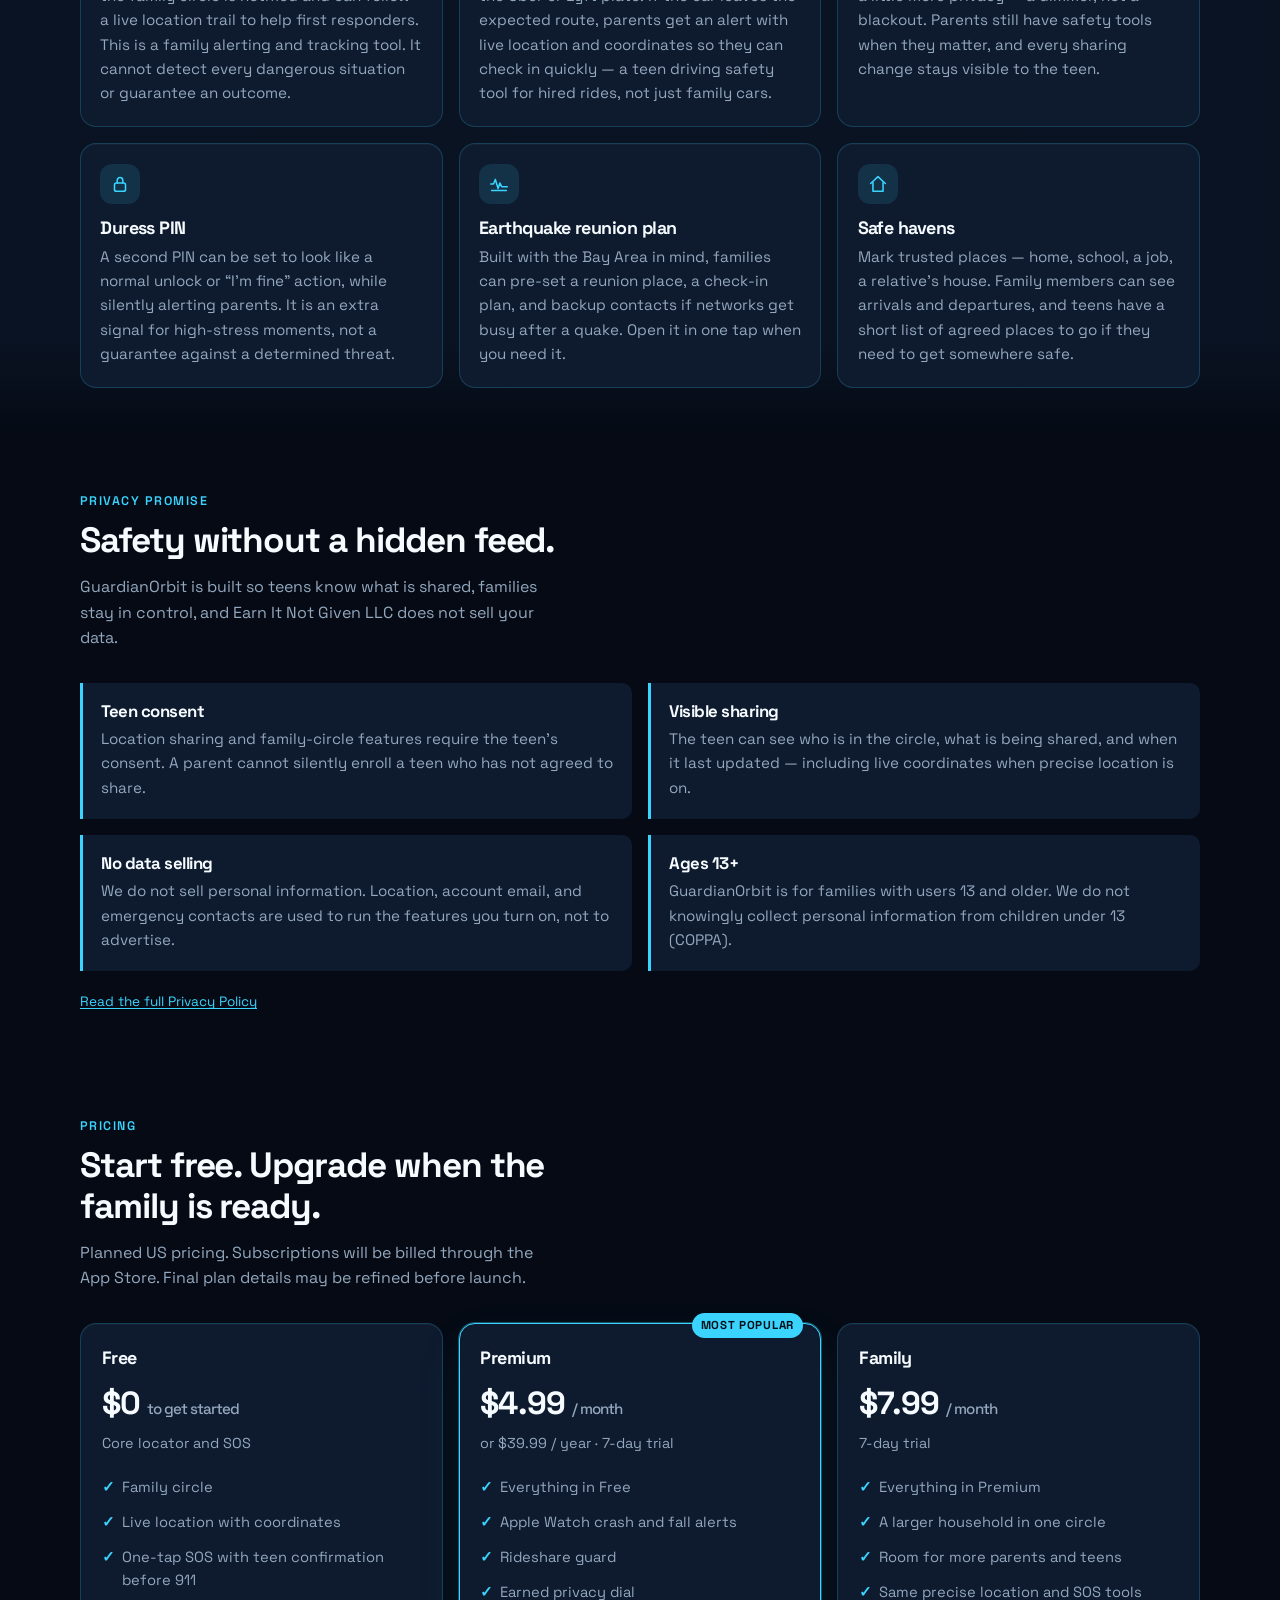
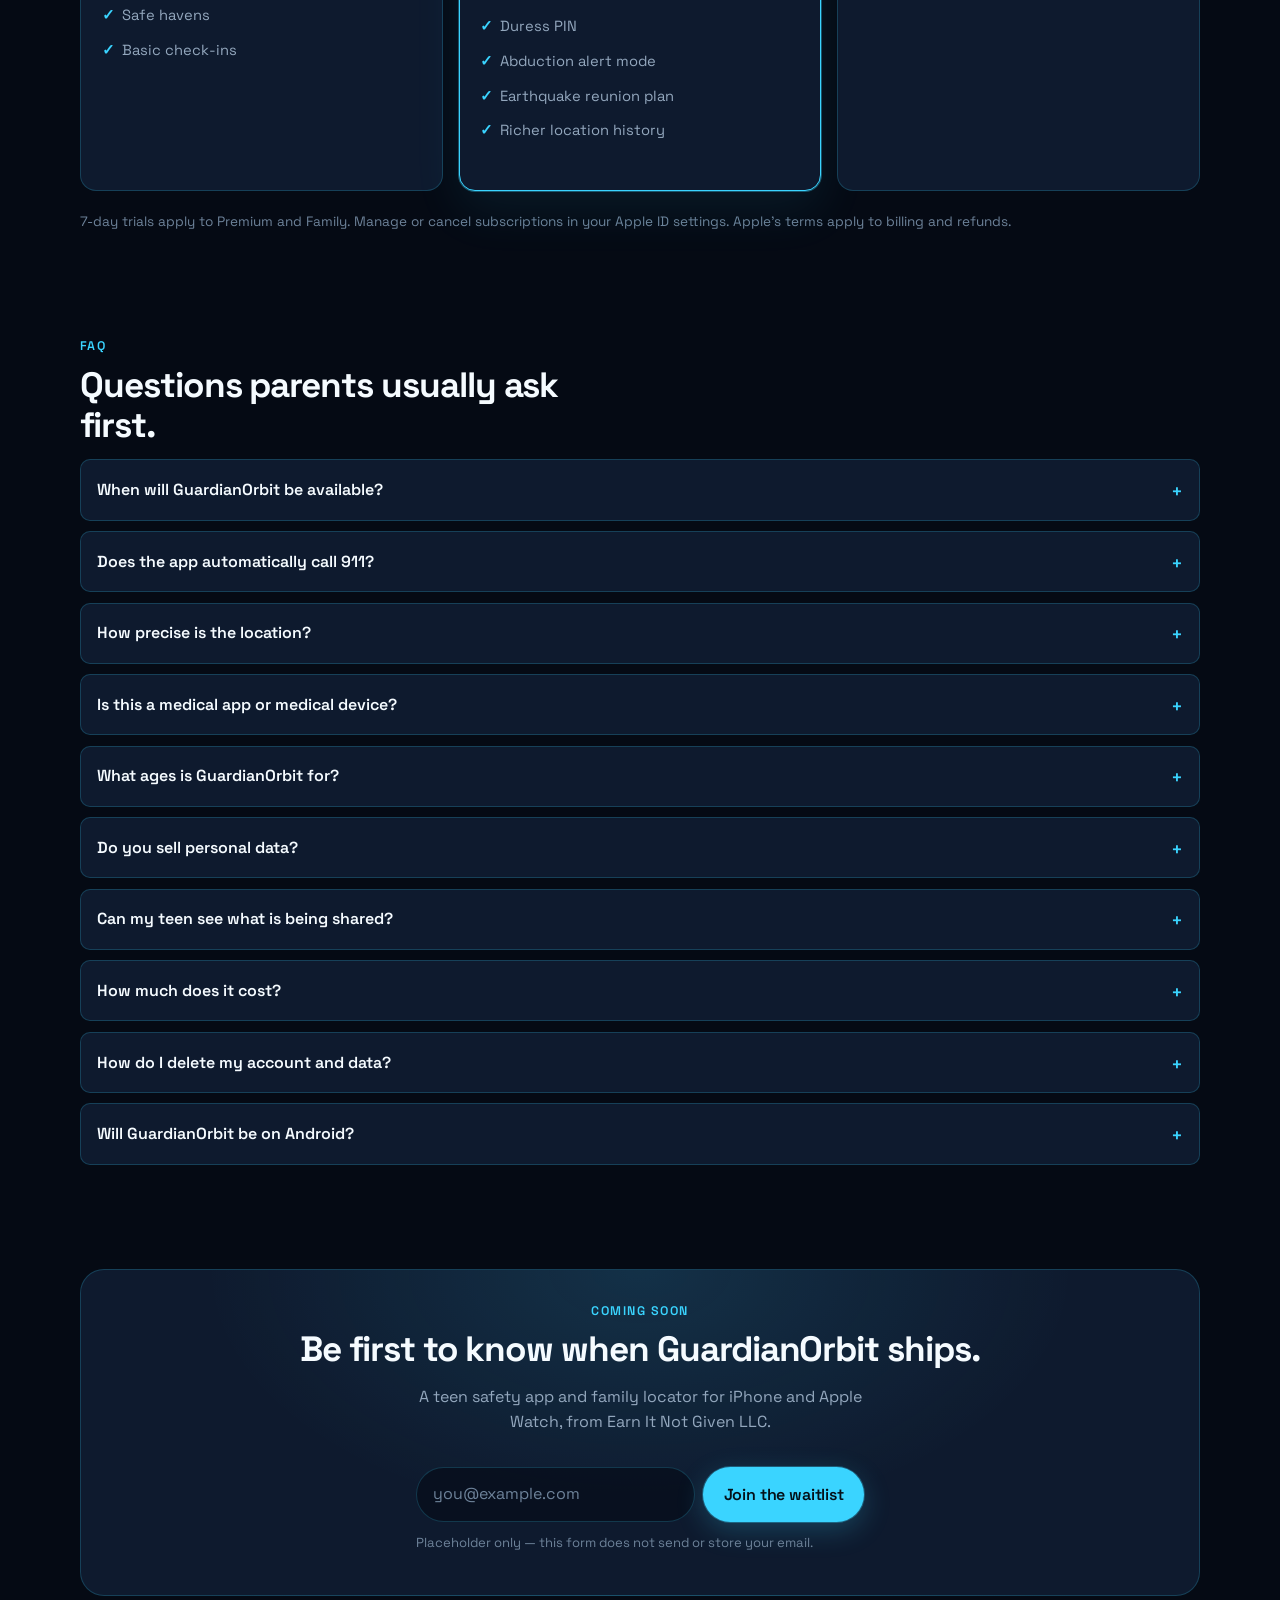
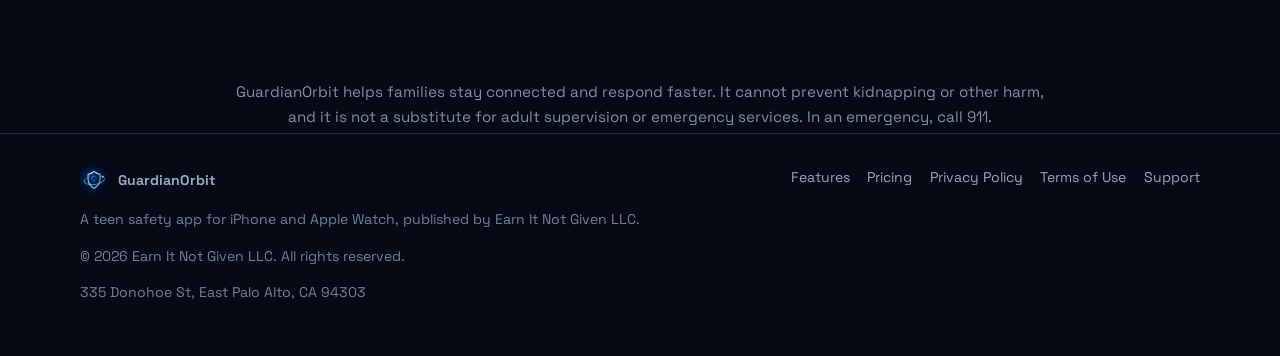
==== commit 897892e3: "Security: CSP, external styles and schema" ====
--- a/index.html
+++ b/index.html
@@ -2,6 +2,8 @@
 <html lang="en-US">
 <head>
   <meta charset="utf-8">
+  <meta http-equiv="Content-Security-Policy" content="default-src 'self'; img-src 'self' data:; style-src 'self'; script-src 'self'; form-action 'none'; base-uri 'self'">
+  <meta name="referrer" content="strict-origin-when-cross-origin">
   <meta name="viewport" content="width=device-width, initial-scale=1">
   <title>GuardianOrbit — Teen Safety App for Parents | Family Locator</title>
   <meta name="description" content="GuardianOrbit is a teen safety app for iPhone and Apple Watch. Parents get live precise location with coordinates, one-tap SOS, crash and fall alerts, and teen driving safety tools — with teen consent and no data selling.">
@@ -30,151 +32,7 @@
   <meta name="twitter:description" content="GuardianOrbit is a teen safety app for iPhone and Apple Watch. Parents get live precise location with coordinates, one-tap SOS, crash and fall alerts, and teen driving safety tools — with teen consent and no data selling.">
   <meta name="twitter:image" content="https://guardianorbit.app/images/og-image.jpg">
   <link rel="stylesheet" href="css/styles.css">
-  <script type="application/ld+json">
-{
-  "@context": "https://schema.org",
-  "@graph": [
-    {
-      "@type": "Organization",
-      "@id": "https://guardianorbit.app/#organization",
-      "name": "Earn It Not Given LLC",
-      "legalName": "Earn It Not Given LLC",
-      "url": "https://guardianorbit.app/",
-      "logo": "https://guardianorbit.app/images/icon.jpg",
-      "email": "support@guardianorbit.app",
-      "address": {
-        "@type": "PostalAddress",
-        "streetAddress": "335 Donohoe St",
-        "addressLocality": "East Palo Alto",
-        "addressRegion": "CA",
-        "postalCode": "94303",
-        "addressCountry": "US"
-      },
-      "brand": {
-        "@type": "Brand",
-        "name": "GuardianOrbit"
-      }
-    },
-    {
-      "@type": "MobileApplication",
-      "@id": "https://guardianorbit.app/#app",
-      "name": "GuardianOrbit",
-      "description": "Teen safety app for parents on iPhone and Apple Watch, with live precise location and coordinates, one-tap SOS the teen confirms before calling 911, crash and fall alerts, and family locator tools.",
-      "operatingSystem": "iOS, watchOS",
-      "applicationCategory": "UtilitiesApplication",
-      "applicationSubCategory": "Family locator and teen safety",
-      "inLanguage": "en-US",
-      "isAccessibleForFree": true,
-      "url": "https://guardianorbit.app/",
-      "image": "https://guardianorbit.app/images/og-image.jpg",
-      "author": { "@id": "https://guardianorbit.app/#organization" },
-      "publisher": { "@id": "https://guardianorbit.app/#organization" },
-      "offers": [
-        {
-          "@type": "Offer",
-          "name": "Free",
-          "price": "0",
-          "priceCurrency": "USD"
-        },
-        {
-          "@type": "Offer",
-          "name": "Premium",
-          "price": "4.99",
-          "priceCurrency": "USD",
-          "description": "$4.99 per month or $39.99 per year, with a 7-day trial."
-        },
-        {
-          "@type": "Offer",
-          "name": "Family",
-          "price": "7.99",
-          "priceCurrency": "USD",
-          "description": "$7.99 per month, with a 7-day trial."
-        }
-      ],
-      "featureList": "Live precise location with coordinates, one-tap SOS with teen confirmation before 911, Apple Watch crash and fall alerts, abduction alert mode, rideshare guard, earned privacy dial, duress PIN, earthquake reunion plan, safe havens"
-    },
-    {
-      "@type": "WebSite",
-      "@id": "https://guardianorbit.app/#website",
-      "url": "https://guardianorbit.app/",
-      "name": "GuardianOrbit",
-      "description": "Official site for GuardianOrbit, a teen safety app and family locator for iPhone and Apple Watch.",
-      "publisher": { "@id": "https://guardianorbit.app/#organization" },
-      "inLanguage": "en-US"
-    },
-    {
-      "@type": "FAQPage",
-      "@id": "https://guardianorbit.app/#faq",
-      "mainEntity": [
-        {
-          "@type": "Question",
-          "name": "When will GuardianOrbit be available?",
-          "acceptedAnswer": {
-            "@type": "Answer",
-            "text": "GuardianOrbit is coming soon to the App Store for iPhone and Apple Watch. Join the waitlist on this page; the form is a placeholder until launch and does not store your email yet."
-          }
-        },
-        {
-          "@type": "Question",
-          "name": "Does GuardianOrbit automatically call 911?",
-          "acceptedAnswer": {
-            "@type": "Answer",
-            "text": "No. One-tap SOS notifies the family circle with live location and coordinates. The teen confirms before a call to 911 is placed. The app never places an automatic 911 call."
-          }
-        },
-        {
-          "@type": "Question",
-          "name": "How precise is the location?",
-          "acceptedAnswer": {
-            "@type": "Answer",
-            "text": "Family cards and SOS screens show live latitude and longitude to six decimal places, plus accuracy, altitude, and the time of the last update. During trips and SOS, the app uses the iPhone’s most precise GPS mode and discards stale or fuzzy readings. Location accuracy still depends on GPS conditions and is not guaranteed."
-          }
-        },
-        {
-          "@type": "Question",
-          "name": "Is GuardianOrbit a medical device?",
-          "acceptedAnswer": {
-            "@type": "Answer",
-            "text": "No. Crash and fall alerts from Apple Watch are safety notifications only. GuardianOrbit does not diagnose injuries, provide medical advice, or act as a medical device."
-          }
-        },
-        {
-          "@type": "Question",
-          "name": "What ages is GuardianOrbit for?",
-          "acceptedAnswer": {
-            "@type": "Answer",
-            "text": "GuardianOrbit is for families with users 13 years of age or older. We do not knowingly collect personal information from children under 13."
-          }
-        },
-        {
-          "@type": "Question",
-          "name": "Do you sell personal data?",
-          "acceptedAnswer": {
-            "@type": "Answer",
-            "text": "No. Earn It Not Given LLC does not sell personal data. Location is shared only with the family circle the teen has consented to, and sharing stays visible in the app."
-          }
-        },
-        {
-          "@type": "Question",
-          "name": "How much does GuardianOrbit cost?",
-          "acceptedAnswer": {
-            "@type": "Answer",
-            "text": "A Free plan is planned, along with Premium at $4.99 per month or $39.99 per year, and Family at $7.99 per month. Paid plans include a 7-day trial. Subscriptions will be billed through the App Store. Planned pricing is in USD and may be refined before launch."
-          }
-        },
-        {
-          "@type": "Question",
-          "name": "How do I delete my account and data?",
-          "acceptedAnswer": {
-            "@type": "Answer",
-            "text": "You can delete your account and associated data in the app. See the Privacy Policy and the Support page for details."
-          }
-        }
-      ]
-    }
-  ]
-}
-</script>
+  <script type="application/ld+json" src="js/schema-index.json"></script>
 
 </head>
 <body>
@@ -244,7 +102,7 @@
           <span class="icon-pill" aria-hidden="true"><svg viewBox="0 0 24 24" ><path d="M12 21s7-5.2 7-11a7 7 0 1 0-14 0c0 5.8 7 11 7 11z"/><circle cx="12" cy="10" r="2.2"/></svg></span>
           <h3>Live precise location</h3>
           <p>See where family members are in real time, with latitude and longitude to six decimal places, plus altitude, accuracy, and the time of the last update. During trips and SOS, GuardianOrbit uses the iPhone’s most precise GPS mode and discards stale or fuzzy readings. Tap coordinates to copy them; every SOS alert includes them and a map link.</p>
-          
+
         </article>
         <article class="card">
           <span class="icon-pill" aria-hidden="true"><svg viewBox="0 0 24 24" ><circle cx="12" cy="12" r="8"/><path d="M12 8v5"/><path d="M12 16.2h.01"/></svg></span>
@@ -262,37 +120,37 @@
           <span class="icon-pill" aria-hidden="true"><svg viewBox="0 0 24 24" ><path d="M12 3 3.8 18h16.4L12 3z"/><path d="M12 9v5"/><path d="M12 16.5h.01"/></svg></span>
           <h3>Abduction alert mode</h3>
           <p>When abduction-alert mode is triggered, the family circle is notified and can follow a live location trail to help first responders. This is a family alerting and tracking tool. It cannot detect every dangerous situation or guarantee an outcome.</p>
-          
+
         </article>
         <article class="card">
           <span class="icon-pill" aria-hidden="true"><svg viewBox="0 0 24 24" ><path d="M4 15v2h2.2M18 17h2v-2M5 15l1.4-5.2A2 2 0 0 1 8.3 8h7.4a2 2 0 0 1 1.9 1.8L19 15"/><path d="M6.5 15h11"/><circle cx="7.5" cy="17" r="1.3"/><circle cx="16.5" cy="17" r="1.3"/></svg></span>
           <h3>Rideshare guard</h3>
           <p>Before a ride, the teen can enter or scan the Uber or Lyft plate. If the car leaves the expected route, parents get an alert with live location and coordinates so they can check in quickly — a teen driving safety tool for hired rides, not just family cars.</p>
-          
+
         </article>
         <article class="card">
           <span class="icon-pill" aria-hidden="true"><svg viewBox="0 0 24 24" ><circle cx="12" cy="12" r="8"/><path d="M12 12 16 8"/><path d="M8 16.5a8 8 0 0 1 3-1"/></svg></span>
           <h3>Earned privacy dial</h3>
           <p>Teens who keep check-ins on time can earn a little more privacy — a dimmer, not a blackout. Parents still have safety tools when they matter, and every sharing change stays visible to the teen.</p>
-          
+
         </article>
         <article class="card">
           <span class="icon-pill" aria-hidden="true"><svg viewBox="0 0 24 24" ><rect x="6" y="11" width="12" height="9" rx="2"/><path d="M9 11V8a3 3 0 0 1 6 0v3"/></svg></span>
           <h3>Duress PIN</h3>
           <p>A second PIN can be set to look like a normal unlock or “I’m fine” action, while silently alerting parents. It is an extra signal for high-stress moments, not a guarantee against a determined threat.</p>
-          
+
         </article>
         <article class="card">
           <span class="icon-pill" aria-hidden="true"><svg viewBox="0 0 24 24" ><path d="M3 12h3l2-5 3 10 2-6 2 4h6"/><path d="M4 19h16"/></svg></span>
           <h3>Earthquake reunion plan</h3>
           <p>Built with the Bay Area in mind, families can pre-set a reunion place, a check-in plan, and backup contacts if networks get busy after a quake. Open it in one tap when you need it.</p>
-          
+
         </article>
         <article class="card">
           <span class="icon-pill" aria-hidden="true"><svg viewBox="0 0 24 24" ><path d="M4 11.5 12 4l8 7.5"/><path d="M6.5 10.5V20h11V10.5"/></svg></span>
           <h3>Safe havens</h3>
           <p>Mark trusted places — home, school, a job, a relative’s house. Family members can see arrivals and departures, and teens have a short list of agreed places to go if they need to get somewhere safe.</p>
-          
+
         </article>
         </div>
       </div>
@@ -429,7 +287,7 @@
         <div class="cta-card">
           <p class="section-kicker">Coming soon</p>
           <h2>Be first to know when GuardianOrbit ships.</h2>
-          <p class="section-lead" style="margin-left:auto;margin-right:auto;text-align:center;">A teen safety app and family locator for iPhone and Apple Watch, from Earn It Not Given LLC.</p>
+          <p class="section-lead section-lead-center">A teen safety app and family locator for iPhone and Apple Watch, from Earn It Not Given LLC.</p>
           <form class="waitlist" id="waitlist-footer" action="#" method="post">
             <div class="waitlist-row">
               <label for="waitlist-email-footer">Email address</label>
@@ -443,7 +301,11 @@
       </div>
     </section>
   </main>
-  <section class="section" aria-label="Safety notice"><div class="container"><p style="opacity:.85;font-size:.95rem;max-width:820px;margin:0 auto;text-align:center">GuardianOrbit helps families stay connected and respond faster. It cannot prevent kidnapping or other harm, and it is not a substitute for adult supervision or emergency services. In an emergency, call 911.</p></div></section>
+  <section class="safety-notice" aria-label="Safety notice">
+    <div class="wrap">
+      <p>GuardianOrbit helps families stay connected and respond faster. It cannot prevent kidnapping or other harm, and it is not a substitute for adult supervision or emergency services. In an emergency, call 911.</p>
+    </div>
+  </section>
   <footer class="site-footer">
     <div class="wrap footer-grid">
       <div>
--- a/css/styles.css
+++ b/css/styles.css
@@ -0,0 +1,1034 @@
+/* GuardianOrbit — local styles only. No third-party fonts, scripts, or trackers. */
+
+@font-face {
+  font-family: "Space Grotesk";
+  src: url("fonts/space-grotesk.woff") format("woff");
+  font-weight: 300 700;
+  font-style: normal;
+  font-display: swap;
+}
+
+:root {
+  --bg: #050a14;
+  --bg-elev: #0a1220;
+  --bg-card: #0e1a2e;
+  --bg-card-hover: #122338;
+  --navy: #0b1c36;
+  --cyan: #3ad4ff;
+  --cyan-2: #7ae4ff;
+  --cyan-dim: #1a8fb8;
+  --cyan-soft: rgba(58, 212, 255, 0.12);
+  --cyan-line: rgba(58, 212, 255, 0.2);
+  --text: #e8f4ff;
+  --muted: #93a7bd;
+  --dim: #6d8299;
+  --heading: #f5fbff;
+  --danger: #ff5b7a;
+  --ok: #4ae0b3;
+  --radius: 16px;
+  --radius-sm: 10px;
+  --max: 1120px;
+  --header-h: 68px;
+  --font: "Space Grotesk", -apple-system, BlinkMacSystemFont, "Segoe UI", Roboto, "Helvetica Neue", Arial, sans-serif;
+  --mono: ui-monospace, "SF Mono", Menlo, Consolas, monospace;
+  --shadow: 0 24px 60px rgba(0, 0, 0, 0.4);
+  --focus: 0 0 0 3px rgba(58, 212, 255, 0.45);
+}
+
+*,
+*::before,
+*::after {
+  box-sizing: border-box;
+}
+
+html {
+  scroll-behavior: smooth;
+  scroll-padding-top: calc(var(--header-h) + 12px);
+  -webkit-text-size-adjust: 100%;
+}
+
+html,
+body {
+  margin: 0;
+  padding: 0;
+  background: var(--bg);
+  color: var(--text);
+  font-family: var(--font);
+  font-size: 16px;
+  line-height: 1.6;
+  font-weight: 400;
+}
+
+body {
+  min-height: 100vh;
+  background-image:
+    radial-gradient(ellipse 90% 50% at 50% -20%, rgba(58, 212, 255, 0.1), transparent 55%),
+    radial-gradient(ellipse 40% 30% at 100% 0%, rgba(20, 70, 140, 0.25), transparent 50%);
+  background-attachment: fixed;
+}
+
+img {
+  max-width: 100%;
+  height: auto;
+  display: block;
+}
+
+a {
+  color: var(--cyan);
+  text-decoration-thickness: 1px;
+  text-underline-offset: 0.18em;
+}
+
+a:hover {
+  color: var(--cyan-2);
+}
+
+:focus-visible {
+  outline: none;
+  box-shadow: var(--focus);
+  border-radius: 4px;
+}
+
+.skip {
+  position: absolute;
+  left: 12px;
+  top: -40px;
+  background: var(--cyan);
+  color: #041018;
+  font-weight: 600;
+  padding: 0.5rem 0.9rem;
+  z-index: 100;
+  border-radius: 8px;
+}
+
+.skip:focus {
+  top: 12px;
+}
+
+.wrap {
+  width: min(var(--max), calc(100% - 2rem));
+  margin-inline: auto;
+}
+
+/* Header
+   -------------------------------------------------- */
+
+.site-header {
+  position: sticky;
+  top: 0;
+  z-index: 50;
+  height: var(--header-h);
+  display: flex;
+  align-items: center;
+  backdrop-filter: blur(16px);
+  -webkit-backdrop-filter: blur(16px);
+  background: rgba(5, 10, 20, 0.78);
+  border-bottom: 1px solid var(--cyan-line);
+}
+
+.site-header .wrap {
+  display: flex;
+  align-items: center;
+  justify-content: space-between;
+  gap: 1rem;
+  width: min(var(--max), calc(100% - 2rem));
+}
+
+.brand {
+  display: flex;
+  align-items: center;
+  gap: 0.7rem;
+  color: var(--heading);
+  text-decoration: none;
+  font-weight: 700;
+  font-size: 1.05rem;
+  letter-spacing: -0.02em;
+}
+
+.brand:hover {
+  color: var(--heading);
+}
+
+.brand img {
+  width: 36px;
+  height: 36px;
+  border-radius: 9px;
+  box-shadow: 0 0 0 1px var(--cyan-line), 0 0 18px rgba(58, 212, 255, 0.25);
+}
+
+#nav-toggle {
+  position: absolute;
+  width: 1px;
+  height: 1px;
+  overflow: hidden;
+  clip: rect(0 0 0 0);
+  clip-path: inset(50%);
+  white-space: nowrap;
+  border: 0;
+  padding: 0;
+  margin: -1px;
+  opacity: 0;
+  pointer-events: none;
+}
+
+.nav-toggle {
+  display: flex;
+  flex-direction: column;
+  justify-content: center;
+  gap: 5px;
+  width: 44px;
+  height: 44px;
+  padding: 10px;
+  border: 1px solid var(--cyan-line);
+  border-radius: 10px;
+  background: var(--cyan-soft);
+  cursor: pointer;
+}
+
+.nav-toggle span {
+  display: block;
+  height: 2px;
+  background: var(--cyan);
+  border-radius: 1px;
+  transition: transform 0.2s ease, opacity 0.2s ease;
+}
+
+#nav-toggle:checked + .nav-toggle span:nth-child(1) {
+  transform: translateY(7px) rotate(45deg);
+}
+
+#nav-toggle:checked + .nav-toggle span:nth-child(2) {
+  opacity: 0;
+}
+
+#nav-toggle:checked + .nav-toggle span:nth-child(3) {
+  transform: translateY(-7px) rotate(-45deg);
+}
+
+.nav {
+  position: absolute;
+  top: var(--header-h);
+  left: 0;
+  right: 0;
+  display: none;
+  flex-direction: column;
+  gap: 0.25rem;
+  padding: 1rem 1.25rem 1.25rem;
+  background: rgba(8, 14, 26, 0.97);
+  border-bottom: 1px solid var(--cyan-line);
+}
+
+#nav-toggle:checked ~ .nav {
+  display: flex;
+}
+
+.nav a {
+  color: var(--text);
+  text-decoration: none;
+  padding: 0.7rem 0.4rem;
+  font-weight: 500;
+  border-radius: 8px;
+}
+
+.nav a:hover,
+.nav a[aria-current="page"] {
+  color: var(--cyan);
+}
+
+.nav .btn {
+  margin-top: 0.5rem;
+  text-align: center;
+}
+
+@media (min-width: 860px) {
+  .nav-toggle {
+    display: none;
+  }
+
+  .nav {
+    position: static;
+    display: flex;
+    flex-direction: row;
+    align-items: center;
+    gap: 0.15rem 1.15rem;
+    padding: 0;
+    background: transparent;
+    border: 0;
+  }
+
+  .nav a {
+    padding: 0.35rem 0;
+  }
+
+  .nav .btn {
+    margin-top: 0;
+    margin-left: 0.6rem;
+  }
+
+  #nav-toggle:checked ~ .nav {
+    display: flex;
+  }
+}
+
+/* Buttons & forms
+   -------------------------------------------------- */
+
+.btn {
+  display: inline-flex;
+  align-items: center;
+  justify-content: center;
+  gap: 0.45rem;
+  padding: 0.75rem 1.2rem;
+  border-radius: 999px;
+  border: 1px solid transparent;
+  font: inherit;
+  font-weight: 600;
+  letter-spacing: -0.01em;
+  text-decoration: none;
+  cursor: pointer;
+  line-height: 1.2;
+}
+
+.btn-primary {
+  background: var(--cyan);
+  color: #041018;
+  box-shadow: 0 0 0 1px rgba(58, 212, 255, 0.3), 0 8px 28px rgba(58, 212, 255, 0.22);
+}
+
+.btn-primary:hover {
+  background: var(--cyan-2);
+  color: #041018;
+}
+
+.btn-ghost {
+  background: transparent;
+  color: var(--text);
+  border-color: var(--cyan-line);
+}
+
+.btn-ghost:hover {
+  color: var(--cyan);
+  background: var(--cyan-soft);
+}
+
+.btn:disabled {
+  opacity: 0.7;
+  cursor: not-allowed;
+}
+
+/* Hero
+   -------------------------------------------------- */
+
+.hero {
+  position: relative;
+  overflow: hidden;
+  padding: 2.5rem 0 3.5rem;
+}
+
+.hero::before {
+  content: "";
+  position: absolute;
+  inset: 0;
+  background-image:
+    linear-gradient(rgba(58, 212, 255, 0.045) 1px, transparent 1px),
+    linear-gradient(90deg, rgba(58, 212, 255, 0.045) 1px, transparent 1px);
+  background-size: 48px 48px;
+  mask-image: radial-gradient(ellipse 80% 70% at 50% 30%, #000 30%, transparent 75%);
+  pointer-events: none;
+}
+
+.hero-grid {
+  position: relative;
+  display: grid;
+  gap: 2.25rem;
+  align-items: center;
+}
+
+.badge {
+  display: inline-flex;
+  align-items: center;
+  gap: 0.5rem;
+  padding: 0.35rem 0.8rem 0.35rem 0.45rem;
+  border-radius: 999px;
+  border: 1px solid var(--cyan-line);
+  background: var(--cyan-soft);
+  color: var(--cyan);
+  font-size: 0.8rem;
+  font-weight: 600;
+  letter-spacing: 0.04em;
+  text-transform: uppercase;
+}
+
+.badge-dot {
+  width: 8px;
+  height: 8px;
+  border-radius: 50%;
+  background: var(--cyan);
+  box-shadow: 0 0 10px var(--cyan);
+}
+
+h1,
+h2,
+h3 {
+  color: var(--heading);
+  letter-spacing: -0.03em;
+  line-height: 1.15;
+  font-weight: 700;
+  margin: 0 0 0.85rem;
+}
+
+h1 {
+  font-size: clamp(2.05rem, 6vw, 3.35rem);
+  max-width: 18ch;
+  margin-top: 1.1rem;
+}
+
+.lede {
+  font-size: 1.08rem;
+  color: var(--muted);
+  max-width: 42ch;
+  margin: 0 0 1.5rem;
+}
+
+.waitlist {
+  display: grid;
+  gap: 0.65rem;
+  max-width: 28rem;
+}
+
+.waitlist-row {
+  display: grid;
+  gap: 0.55rem;
+}
+
+.waitlist label {
+  position: absolute;
+  width: 1px;
+  height: 1px;
+  overflow: hidden;
+  clip: rect(0 0 0 0);
+}
+
+.waitlist input[type="email"] {
+  width: 100%;
+  padding: 0.85rem 1rem;
+  border-radius: 999px;
+  border: 1px solid var(--cyan-line);
+  background: rgba(8, 16, 30, 0.9);
+  color: var(--heading);
+  font: inherit;
+}
+
+.waitlist input[type="email"]::placeholder {
+  color: var(--dim);
+}
+
+.form-note,
+.form-status {
+  margin: 0;
+  font-size: 0.82rem;
+  color: var(--dim);
+}
+
+.form-status[data-state="ok"] {
+  color: var(--ok);
+}
+
+.hero-meta {
+  display: flex;
+  flex-wrap: wrap;
+  gap: 0.7rem 1.25rem;
+  margin-top: 1.25rem;
+  padding: 0;
+  list-style: none;
+  color: var(--muted);
+  font-size: 0.9rem;
+}
+
+.hero-meta li {
+  display: flex;
+  align-items: center;
+  gap: 0.4rem;
+}
+
+.hero-meta li::before {
+  content: "";
+  width: 6px;
+  height: 6px;
+  border-radius: 50%;
+  background: var(--cyan);
+}
+
+.hero-visual {
+  position: relative;
+  display: grid;
+  place-items: center;
+  min-height: 280px;
+}
+
+.orbit {
+  position: relative;
+  width: min(360px, 80vw);
+  aspect-ratio: 1;
+  display: grid;
+  place-items: center;
+}
+
+.orbit img {
+  width: 72%;
+  border-radius: 28%;
+  position: relative;
+  z-index: 1;
+  box-shadow: 0 0 0 1px var(--cyan-line), 0 20px 60px rgba(0, 0, 0, 0.45), 0 0 80px rgba(58, 212, 255, 0.18);
+}
+
+.orbit-ring {
+  position: absolute;
+  inset: 4%;
+  border-radius: 50%;
+  border: 1.5px solid transparent;
+  border-top-color: var(--cyan);
+  border-left-color: rgba(58, 212, 255, 0.15);
+  border-right-color: rgba(58, 212, 255, 0.4);
+  filter: drop-shadow(0 0 8px var(--cyan));
+  animation: spin 16s linear infinite;
+}
+
+.orbit-ring::after {
+  content: "";
+  position: absolute;
+  top: -6px;
+  left: 50%;
+  width: 12px;
+  height: 12px;
+  margin-left: -6px;
+  border-radius: 50%;
+  background: #eafbff;
+  box-shadow: 0 0 16px var(--cyan);
+}
+
+.orbit-ring-2 {
+  inset: -6%;
+  animation-duration: 28s;
+  animation-direction: reverse;
+  opacity: 0.5;
+  border-top-color: var(--cyan-dim);
+}
+
+@keyframes spin {
+  to { transform: rotate(360deg); }
+}
+
+@media (min-width: 860px) {
+  .hero {
+    padding: 3.5rem 0 5rem;
+  }
+
+  .hero-grid {
+    grid-template-columns: 1.1fr 0.9fr;
+    gap: 2rem;
+  }
+
+  .waitlist-row {
+    grid-template-columns: 1fr auto;
+    align-items: stretch;
+  }
+
+  .orbit {
+    width: 420px;
+  }
+}
+
+/* Sections shared
+   -------------------------------------------------- */
+
+section {
+  padding: 3.25rem 0;
+}
+
+.section-kicker {
+  color: var(--cyan);
+  font-size: 0.78rem;
+  font-weight: 600;
+  letter-spacing: 0.12em;
+  text-transform: uppercase;
+  margin: 0 0 0.5rem;
+}
+
+.section-lead {
+  color: var(--muted);
+  max-width: 48ch;
+  margin: 0 0 2rem;
+}
+
+h2 {
+  font-size: clamp(1.6rem, 3.6vw, 2.2rem);
+  max-width: 22ch;
+}
+
+/* Features
+   -------------------------------------------------- */
+
+.features {
+  background: linear-gradient(180deg, transparent, rgba(14, 26, 46, 0.55) 8%, rgba(14, 26, 46, 0.55) 92%, transparent);
+}
+
+.feature-grid {
+  display: grid;
+  gap: 1rem;
+}
+
+.card {
+  background: var(--bg-card);
+  border: 1px solid var(--cyan-line);
+  border-radius: var(--radius);
+  padding: 1.25rem 1.2rem 1.3rem;
+  box-shadow: 0 1px 0 rgba(255, 255, 255, 0.03) inset;
+}
+
+.card:hover {
+  background: var(--bg-card-hover);
+  border-color: rgba(58, 212, 255, 0.35);
+}
+
+.icon-pill {
+  width: 40px;
+  height: 40px;
+  border-radius: 12px;
+  display: grid;
+  place-items: center;
+  background: var(--cyan-soft);
+  color: var(--cyan);
+  margin-bottom: 0.85rem;
+}
+
+.icon-pill svg {
+  width: 22px;
+  height: 22px;
+  fill: none;
+  stroke: currentColor;
+  stroke-width: 1.7;
+  stroke-linecap: round;
+  stroke-linejoin: round;
+}
+
+.card h3 {
+  font-size: 1.12rem;
+  margin-bottom: 0.4rem;
+}
+
+.card p {
+  margin: 0;
+  color: var(--muted);
+  font-size: 0.95rem;
+}
+
+.caveat {
+  display: inline-block;
+  margin-top: 0.65rem;
+  font-size: 0.75rem;
+  font-weight: 600;
+  letter-spacing: 0.02em;
+  color: var(--cyan);
+  text-transform: uppercase;
+}
+
+@media (min-width: 640px) {
+  .feature-grid {
+    grid-template-columns: 1fr 1fr;
+  }
+}
+
+@media (min-width: 960px) {
+  .feature-grid {
+    grid-template-columns: 1fr 1fr 1fr;
+  }
+}
+
+/* Privacy promise
+   -------------------------------------------------- */
+
+.promise-grid {
+  display: grid;
+  gap: 1rem;
+}
+
+.promise {
+  padding: 1.2rem 1.15rem;
+  border-left: 3px solid var(--cyan);
+  background: var(--bg-card);
+  border-radius: 0 var(--radius-sm) var(--radius-sm) 0;
+}
+
+.promise h3 {
+  font-size: 1.05rem;
+  margin-bottom: 0.35rem;
+}
+
+.promise p {
+  margin: 0;
+  color: var(--muted);
+  font-size: 0.95rem;
+}
+
+@media (min-width: 720px) {
+  .promise-grid {
+    grid-template-columns: 1fr 1fr;
+  }
+}
+
+/* Pricing
+   -------------------------------------------------- */
+
+.price-grid {
+  display: grid;
+  gap: 1rem;
+  align-items: stretch;
+}
+
+.price {
+  position: relative;
+  display: flex;
+  flex-direction: column;
+  padding: 1.5rem 1.3rem 1.4rem;
+}
+
+.price.featured {
+  border-color: var(--cyan);
+  box-shadow: 0 0 0 1px rgba(58, 212, 255, 0.35), 0 20px 50px rgba(58, 212, 255, 0.08);
+}
+
+.price-tag {
+  position: absolute;
+  top: -11px;
+  right: 1.1rem;
+  background: var(--cyan);
+  color: #041018;
+  font-size: 0.72rem;
+  font-weight: 700;
+  letter-spacing: 0.06em;
+  text-transform: uppercase;
+  padding: 0.2rem 0.55rem;
+  border-radius: 999px;
+}
+
+.price .amount {
+  font-size: 2rem;
+  font-weight: 700;
+  letter-spacing: -0.03em;
+  color: var(--heading);
+  margin: 0.2rem 0 0.15rem;
+}
+
+.price .amount span {
+  font-size: 0.95rem;
+  font-weight: 500;
+  color: var(--muted);
+}
+
+.price .alt {
+  color: var(--muted);
+  font-size: 0.9rem;
+  margin: 0 0 1rem;
+}
+
+.price ul {
+  margin: 0 0 1.2rem;
+  padding: 0;
+  list-style: none;
+  flex: 1;
+}
+
+.price li {
+  position: relative;
+  padding: 0.35rem 0 0.35rem 1.25rem;
+  color: var(--muted);
+  font-size: 0.92rem;
+}
+
+.price li::before {
+  content: "✓";
+  position: absolute;
+  left: 0;
+  color: var(--cyan);
+  font-weight: 700;
+}
+
+.price-note {
+  margin: 1.25rem 0 0;
+  color: var(--dim);
+  font-size: 0.85rem;
+}
+
+@media (min-width: 800px) {
+  .price-grid {
+    grid-template-columns: 1fr 1fr 1fr;
+  }
+}
+
+/* FAQ
+   -------------------------------------------------- */
+
+.faq-list {
+  display: grid;
+  gap: 0.65rem;
+}
+
+details.faq {
+  background: var(--bg-card);
+  border: 1px solid var(--cyan-line);
+  border-radius: var(--radius-sm);
+  padding: 0.15rem 1rem;
+}
+
+details.faq summary {
+  cursor: pointer;
+  font-weight: 600;
+  padding: 0.9rem 0;
+  list-style: none;
+  color: var(--heading);
+}
+
+details.faq summary::-webkit-details-marker {
+  display: none;
+}
+
+details.faq summary::after {
+  content: "+";
+  float: right;
+  color: var(--cyan);
+  font-weight: 500;
+  font-size: 1.2rem;
+}
+
+details.faq[open] summary::after {
+  content: "–";
+}
+
+details.faq p {
+  margin: 0 0 1rem;
+  color: var(--muted);
+}
+
+/* CTA band
+   -------------------------------------------------- */
+
+.cta-band {
+  padding-bottom: 4rem;
+}
+
+.cta-card {
+  text-align: center;
+  padding: 2rem 1.25rem;
+  background:
+    radial-gradient(ellipse at top, rgba(58, 212, 255, 0.12), transparent 55%),
+    var(--bg-card);
+  border: 1px solid var(--cyan-line);
+  border-radius: 24px;
+}
+
+.cta-card h2 {
+  max-width: none;
+}
+
+.cta-card .waitlist {
+  margin: 1.25rem auto 0;
+  text-align: left;
+}
+
+/* Footer
+   -------------------------------------------------- */
+
+.site-footer {
+  border-top: 1px solid var(--cyan-line);
+  padding: 2rem 0 2.4rem;
+  color: var(--dim);
+  font-size: 0.88rem;
+}
+
+.footer-grid {
+  display: grid;
+  gap: 1.5rem;
+}
+
+.footer-brand {
+  display: flex;
+  align-items: center;
+  gap: 0.6rem;
+  color: var(--heading);
+  font-weight: 700;
+  text-decoration: none;
+  margin-bottom: 0.5rem;
+}
+
+.footer-brand img {
+  width: 28px;
+  height: 28px;
+  border-radius: 7px;
+}
+
+.site-footer nav {
+  display: flex;
+  flex-wrap: wrap;
+  gap: 0.7rem 1.1rem;
+}
+
+.site-footer a {
+  color: var(--muted);
+  text-decoration: none;
+}
+
+.site-footer a:hover {
+  color: var(--cyan);
+}
+
+@media (min-width: 720px) {
+  .footer-grid {
+    grid-template-columns: 1.4fr 1fr;
+    align-items: start;
+  }
+
+  .site-footer nav {
+    justify-content: flex-end;
+  }
+}
+
+/* Legal / support pages
+   -------------------------------------------------- */
+
+.page-hero {
+  padding: 2.4rem 0 1.25rem;
+}
+
+.page-hero h1 {
+  max-width: 22ch;
+  font-size: clamp(1.8rem, 5vw, 2.6rem);
+}
+
+.meta-line {
+  color: var(--dim);
+  font-size: 0.9rem;
+  margin: 0;
+}
+
+.prose {
+  padding: 0 0 4rem;
+  max-width: 760px;
+}
+
+.prose h2 {
+  font-size: 1.3rem;
+  margin: 2rem 0 0.6rem;
+  max-width: none;
+}
+
+.prose h3 {
+  font-size: 1.05rem;
+  margin: 1.4rem 0 0.4rem;
+}
+
+.prose p,
+.prose li {
+  color: var(--muted);
+}
+
+.prose ul,
+.prose ol {
+  padding-left: 1.2rem;
+}
+
+.prose li {
+  margin: 0.35rem 0;
+}
+
+.callout {
+  background: var(--bg-card);
+  border: 1px solid var(--cyan-line);
+  border-radius: var(--radius);
+  padding: 1rem 1.1rem;
+  margin: 1.2rem 0;
+}
+
+.callout strong {
+  color: var(--heading);
+}
+
+.contact-grid {
+  display: grid;
+  gap: 1rem;
+  margin-top: 1.5rem;
+}
+
+.contact-card h2 {
+  font-size: 1.1rem;
+  margin-bottom: 0.4rem;
+}
+
+.contact-card p,
+.contact-card address {
+  margin: 0;
+  color: var(--muted);
+  font-style: normal;
+}
+
+@media (min-width: 700px) {
+  .contact-grid {
+    grid-template-columns: 1fr 1fr;
+  }
+}
+
+
+/* CTA and support spacing previously set with inline styles (CSP forbids style=) */
+
+.section-lead-center {
+  margin-left: auto;
+  margin-right: auto;
+  text-align: center;
+}
+
+.safety-notice {
+  padding: 1.25rem 0 0.25rem;
+}
+
+.safety-notice p {
+  opacity: 0.85;
+  font-size: 0.95rem;
+  max-width: 820px;
+  margin: 0 auto;
+  text-align: center;
+  color: var(--muted);
+}
+
+.support-body {
+  padding-bottom: 4rem;
+}
+
+.placeholder-note {
+  margin-top: 0.7rem;
+}
+
+.prose.support-followup {
+  padding-bottom: 0;
+  margin-top: 0.5rem;
+}
+
+/* Reduced motion
+   -------------------------------------------------- */
+
+@media (prefers-reduced-motion: reduce) {
+  html {
+    scroll-behavior: auto;
+  }
+
+  .orbit-ring,
+  .orbit-ring-2 {
+    animation: none;
+  }
+
+  *,
+  *::before,
+  *::after {
+    transition: none !important;
+    animation: none !important;
+  }
+}
